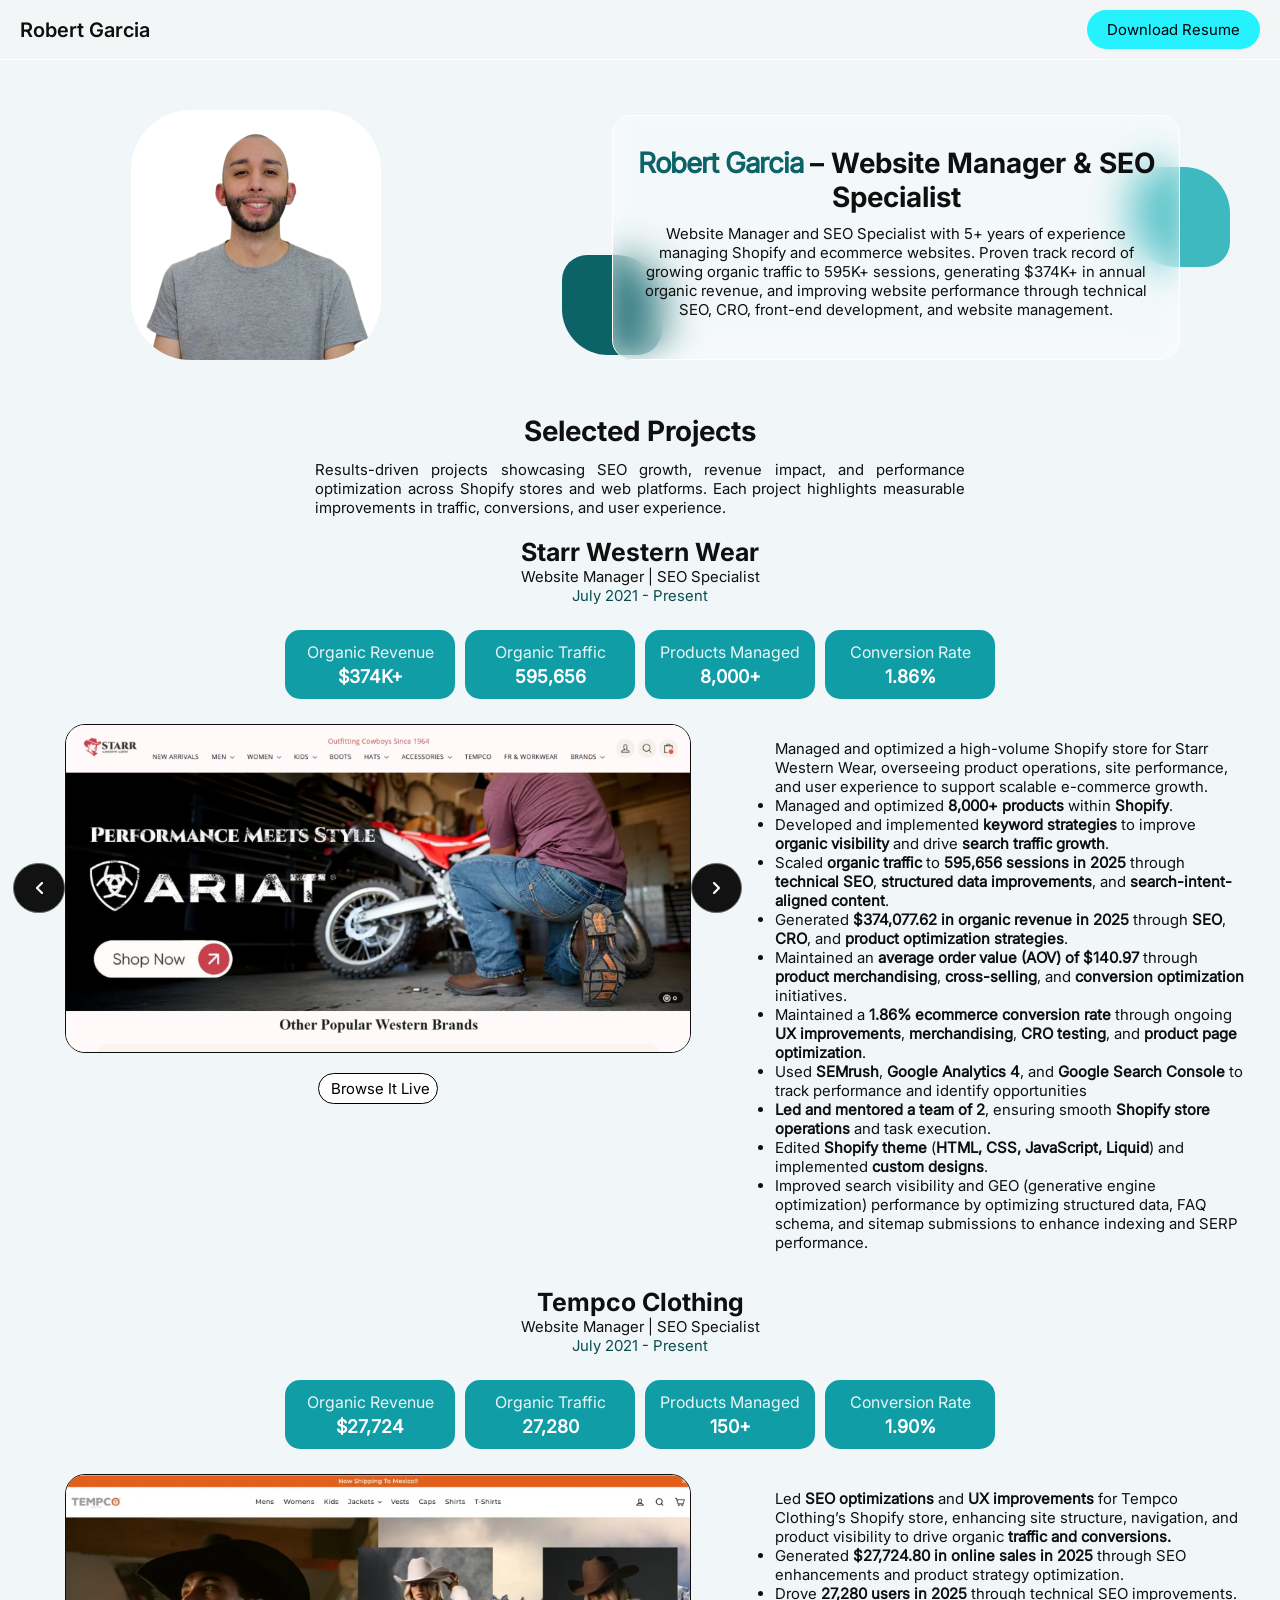
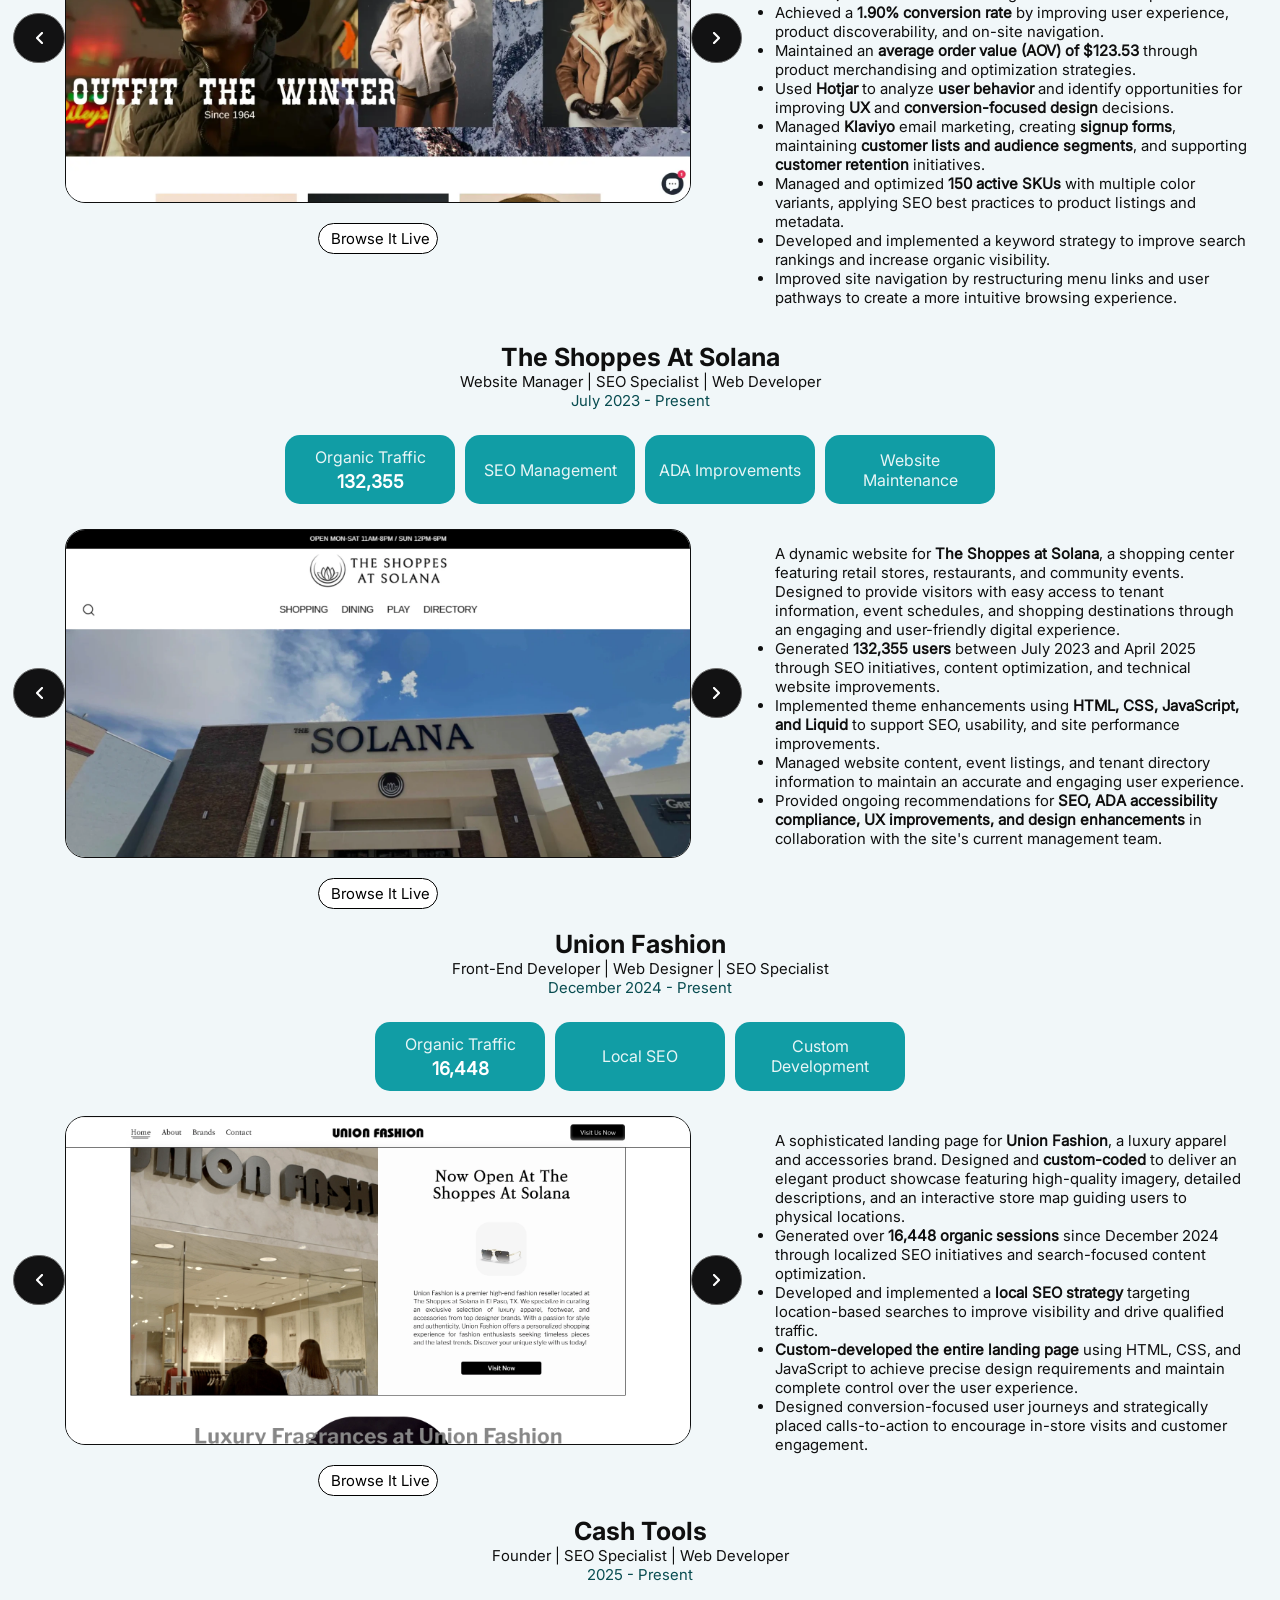
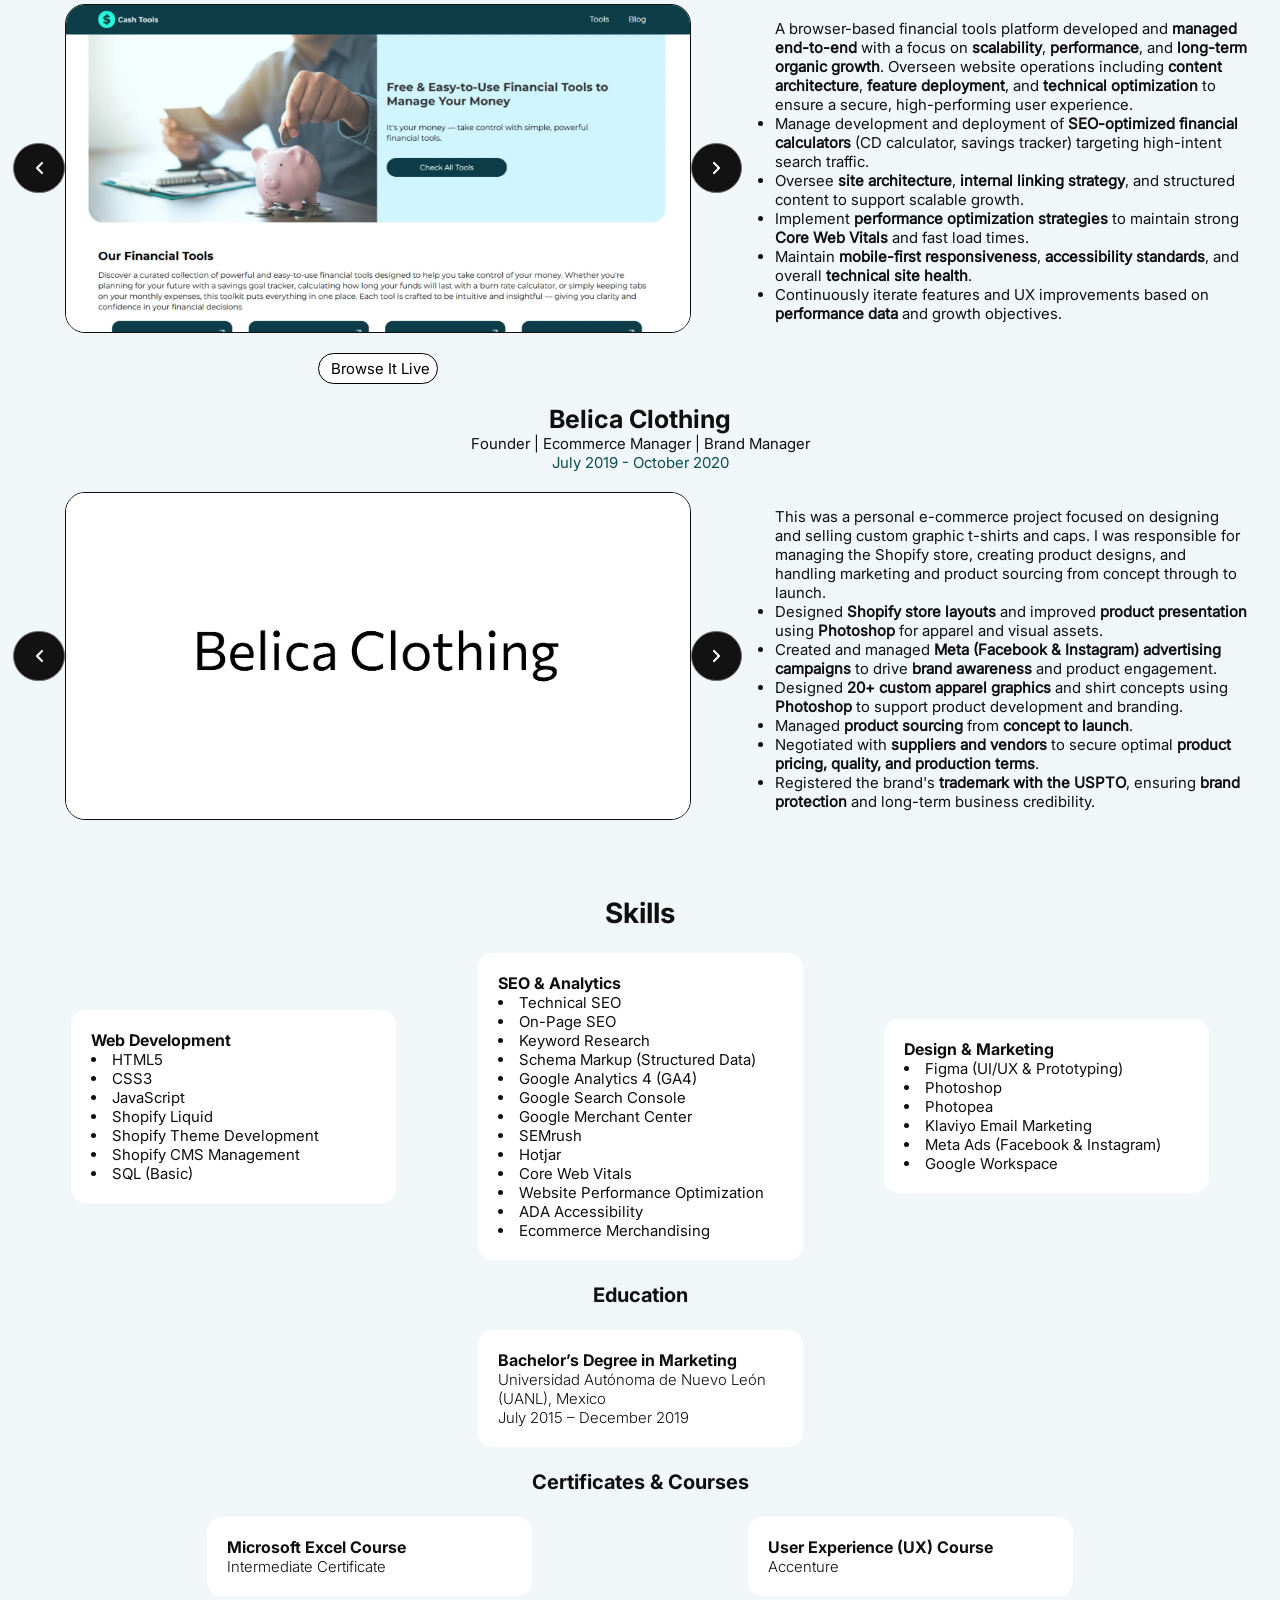
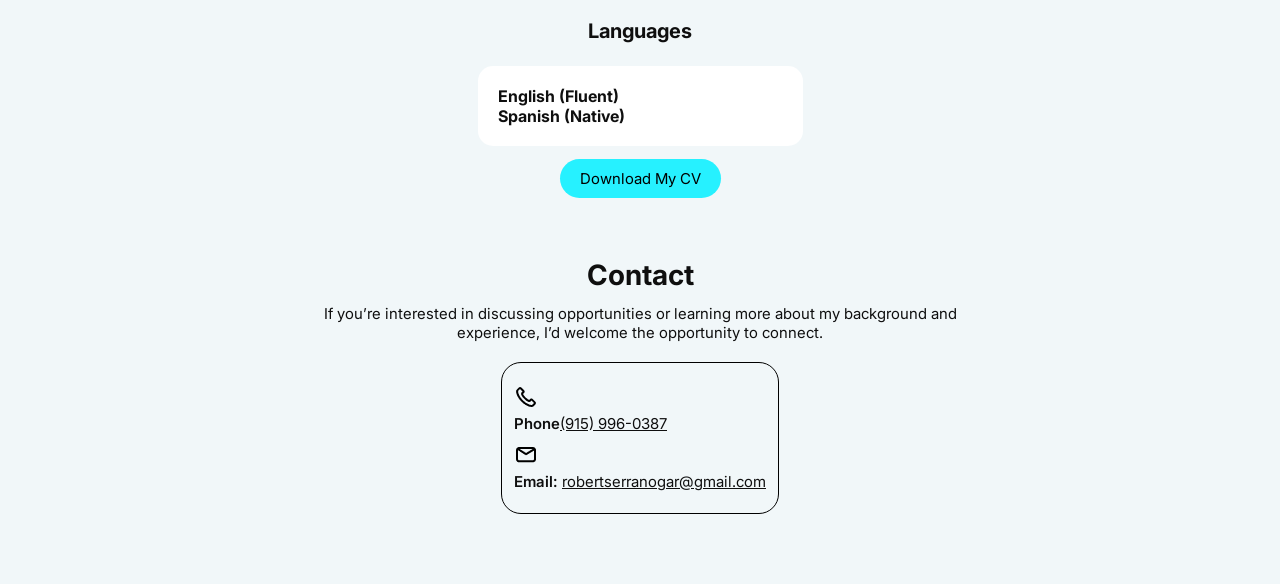
==== index.html @ dae45446 "Add files via upload" ====
<!DOCTYPE html>
<html lang="en">
    <head>
        <title>Robert Garcia | Website Manager & SEO Specialist</title>
        <meta charset="UTF-8">
        <meta name="viewport" content="width=device-width, initial-scale=1.0">
        <meta http-equiv="X-UA-Compatible" content="ie=edge">
        <meta name="description" content="Portfolio of Robert Garcia, a digital marketing 
        specialist with 4+ years of experience in SEO, Shopify website management, 
        and UI/UX design. See projects and measurable results.">
        <link rel="icon" href="img/robert-garcia-favicon.png" type="image/png">
        <link rel="stylesheet" href="index.css">
        <script src="index.js"></script>
        <!-- Hotjar Tracking Code for Site 5253677 (name missing) -->
        <script>
            (function(h,o,t,j,a,r){
                h.hj=h.hj||function(){(h.hj.q=h.hj.q||[]).push(arguments)};
                h._hjSettings={hjid:5253677,hjsv:6};
                a=o.getElementsByTagName('head')[0];
                r=o.createElement('script');r.async=1;
                r.src=t+h._hjSettings.hjid+j+h._hjSettings.hjsv;
                a.appendChild(r);
            })(window,document,'https://static.hotjar.com/c/hotjar-','.js?sv=');
        </script>
    </head>
    <body>
        <!-- old nav -->
        <!-- <nav>
            <div class="desktop-nav-wrap">
                <div class="logo-wrap">
                    <a href="index.html"><p>Robert Garcia</p></a>
                </div>
                <ul class="main-desktop-nav">
                    <li><a href="seo.html">SEO</a></li>
                    <li><a href="shopify.html">Website Management</a></li>
                    <li><a href="ui-ux.html">UI/UX</a></li>
                </ul>
                <ul>
                    <a href="contact.html"><li class="contact-button">Contact Me</li></a>
                </ul>
            </div>
            <div class="mobile-nav-wrap">
                <div class="mobile-nav-top">
                    <div class="mobile-logo-wrap">
                        <a href="index.html"><p>Robert Garcia</p></a>
                    </div>
                    <div class="mobile-controls">
                        <img class="menu" src="img/menu-icon.png" alt="Menu Icon">
                        <img class="x" src="img/x-icon.png" alt="Close Icon">
                    </div>
                </div>
                <div class="mobile-nav-bottom">
                    <ul class="main-desktop-nav">
                        <li><a href="seo.html">SEO</a></li>
                        <li><a href="shopify.html">Website Management</a></li>
                        <li><a href="ui-ux.html">UI/UX</a></li>
                    </ul>
                    <ul>
                        <a href="contact.html"><li class="contact-button">Contact Me</li></a>
                    </ul>
                </div>
            </div>
        </nav> -->
        <nav>
            <div class="desktop-nav-wrap">
                <div class="logo-wrap">
                    <!-- <a href="index.html"><img src="img/logo.png" alt="logo"></a> -->
                    <a href="index.html"><p>Robert Garcia</p></a>
                </div>
                <ul>
                    <a href="robert-garcia-resume-2026.pdf" target="_blank"><li class="contact-button">Download Resume</li></a>
                </ul>
            </div>
            
        </nav>
        <section class="hero-wrap">
            <div class="hero-left">
                <img src="img/new-profile-picture-2026.jpg" alt="Robert Garcia portrait">
            </div>
            <div class="hero-right">
                <div class="ball-1">
                    <!-- <img src="img/blue.png" alt="blue"> -->
                    <div></div>
                </div>
                <div class="hero-card">
                    <h1><span class="gradient">Robert Garcia</span> – Website Manager & SEO Specialist</h1>
                    <p>
                        Website Manager and SEO Specialist with 5+ years of 
                        experience managing Shopify and ecommerce websites.
                         Proven track record of growing organic traffic to 
                         595K+ sessions, generating $374K+ in annual organic
                          revenue, and improving website performance through
                           technical SEO, CRO, front-end development, and 
                           website management.
                    </p>
                </div>
                <div class="ball-2">
                    <!-- <img src="img/red.png" alt="red"> -->
                    <div></div>
                </div>
            </div>
        </section>
         
        <section class="projects-wrap" id="projects">
            <div class="projects-title">
                <h2>Selected Projects</h2>
                <p>
                    Results-driven projects showcasing 
                    SEO growth, revenue impact, and 
                    performance optimization across 
                    Shopify stores and web platforms.
                     Each project highlights measurable
                      improvements in traffic, conversions, 
                      and user experience.
                </p>
            </div>
            <div class="project-grid">
                
                <div class="project-wrap">
                    <div class="project-title">
                        <h2>Starr Western Wear</h2>
                        <p>Website Manager | SEO Specialist</p>
                        <p class="date">July 2021 - Present</p>
                    </div>
                    <div class="highlights-wrap">
                        <div class="highlight">
                            <span>Organic Revenue</span>
                            <strong>$374K+</strong>
                        </div>

                        <div class="highlight">
                            <span>Organic Traffic</span>
                            <strong>595,656</strong>
                        </div>

                        <div class="highlight">
                            <span>Products Managed</span>
                            <strong>8,000+</strong>
                        </div>

                        <div class="highlight">
                            <span>Conversion Rate</span>
                            <strong>1.86%</strong>
                        </div>
                    </div>
                    <div class="project-brief">
                        
                        <div class="project-right">
                            <div class="project-top">
                                <div class="arrow" id="prev-arrow"><img src="img/arrow-left.svg" alt="Previous project"></div>
                                <div class="project-img">
                                    <div class="slider">
                                        <img src="img/sww/sww-1.webp" alt="Starr western wear homepage banner">
                                        <img src="img/sww/sww-5.webp" alt="Starr western wear logo list">
                                        <img src="img/sww/sww-4.webp" alt="Starr western wear categories list">
                                        <img src="img/sww/sww-6.webp" alt="Starr western wear product page">
                                        <img src="img/sww/sww-7.webp" alt="Starr western wear custom locations list">
                                        <img src="img/sww/sww-8.webp" alt="Starr western wear footer">
                                    </div>
                                    
                                </div>
                                <div class="arrow" id="next-arrow"><img src="img/arrow-right.svg" alt="Next project"></div>
                            </div>
                            <div class="project-links">
                                <div class="project-buttons">
                                    <a target="_blank" href="https://starrwesternwear.com/" class="project-button-wrap">
                                        
                                        <div>Browse It Live</div>
                                    </a>
                                    
                                </div>
                            </div>
                        </div>
                        <div class="project-left">
                            <div class="project-left-wrap">
                                <div class="project-left-description">
                                    <p>
                                        Managed and optimized a high-volume Shopify store for Starr Western Wear, 
                                        overseeing product operations, site performance, and user experience 
                                        to support scalable e-commerce growth.
                                    </p>
                                    <ul>
                                        <li>Managed and optimized <strong>8,000+ products</strong> within <strong>Shopify</strong>.</li>
                                        <li>Developed and implemented <strong>keyword strategies</strong> to improve <strong>organic visibility</strong> and drive <strong>search traffic growth</strong>.</li>
                                        <li>Scaled <strong>organic traffic</strong> to <strong>595,656 sessions in 2025</strong> through <strong>technical SEO</strong>, <strong>structured data improvements</strong>, and <strong>search-intent-aligned content</strong>.</li>
                                        <li>Generated <strong>$374,077.62 in organic revenue in 2025</strong> through <strong>SEO</strong>, <strong>CRO</strong>, and <strong>product optimization strategies</strong>.</li>
                                        <li>Maintained an <strong>average order value (AOV) of $140.97</strong> through <strong>product merchandising</strong>, <strong>cross-selling</strong>, and <strong>conversion optimization</strong> initiatives.</li>
                                        <li>Maintained a <strong>1.86% ecommerce conversion rate</strong> through ongoing <strong>UX improvements</strong>, <strong>merchandising</strong>, <strong>CRO testing</strong>, and <strong>product page optimization</strong>.</li>
                                        <li>Used <strong>SEMrush</strong>, <strong>Google Analytics 4</strong>, and <strong>Google Search Console</strong> to track performance and identify opportunities</li>
                                        <!-- <li>Used <strong>Hotjar</strong> to analyze <strong>user behavior</strong> and identify opportunities for improving <strong>UX</strong> and <strong>conversion-focused design</strong> decisions.</li> -->
                                        <!-- <li>Managed <strong>Klaviyo</strong> email marketing, creating <strong>signup forms</strong>, maintaining <strong>customer lists and audience segments</strong>, and supporting <strong>customer retention</strong> initiatives.</li> -->
                                        <li><strong>Led and mentored a team of 2</strong>, ensuring smooth <strong>Shopify store operations</strong> and task execution.</li>
                                        <!-- <li>Created and optimized <strong>UI visuals</strong> and <strong>product imagery</strong> using <strong>Photoshop</strong> and <strong>Photopea</strong> to improve storefront presentation and engagement.</li> -->
                                        <li>Edited <strong>Shopify theme</strong> (<strong>HTML, CSS, JavaScript, Liquid</strong>) and implemented <strong>custom designs</strong>.</li>
                                        <!-- <li>Led <strong>third-party integrations</strong> (<strong>TikTok Shop</strong>, apps) and <strong>technical domain updates</strong>.</li> -->
                                        <li>Improved search visibility and GEO (generative engine optimization) performance by optimizing structured data, FAQ schema, and sitemap submissions to enhance indexing and SERP performance.</li>
                                        <!-- <li>Conducted <strong>ADA accessibility updates</strong> and resolved <strong>product schema issues</strong> for <strong>SEO</strong>.</li> -->
                                    </ul>
                                </div>

                            </div>
                            
                        </div>
                    </div>
                </div>


                <div class="project-wrap">
                    <div class="project-title">
                        <h2>Tempco Clothing</h2>
                        <p>Website Manager | SEO Specialist</p>
                        <p class="date">July 2021 - Present</p>
                        
                    </div>
                    <div class="highlights-wrap">
                        <div class="highlight">
                            <span>Organic Revenue</span>
                            <strong>$27,724</strong>
                        </div>

                        <div class="highlight">
                            <span>Organic Traffic</span>
                            <strong>27,280</strong>
                        </div>

                        <div class="highlight">
                            <span>Products Managed</span>
                            <strong>150+</strong>
                        </div>

                        <div class="highlight">
                            <span>Conversion Rate</span>
                            <strong>1.90%</strong>
                        </div>
                    </div>
                    <div class="project-brief">
                        
                        <div class="project-right">
                            <div class="project-top">
                                <div class="arrow" id="prev-arrow"><img src="img/arrow-left.svg" alt="Previous project"></div>
                                <div class="project-img">
                                    <div class="slider">
                                        <img src="img/tempco/tempco-1.webp" alt="tempco homepage banner">
                                        <img src="img/tempco/tempco-2.webp" alt="tempco homepage categories">
                                        <img src="img/tempco/tempco-3.webp" alt="tempco product page">
                                        <img src="img/tempco/tempco-4.webp" alt="tempco product reviews">
                                    </div>
                                    
                                </div>
                                <div class="arrow" id="next-arrow"><img src="img/arrow-right.svg" alt="Next project"></div>
                            </div>
                            <div class="project-links">
                                <div class="project-buttons">
                                    <a target="_blank" href="https://tempcoclothing.com/" class="project-button-wrap">
                                        
                                        <div>Browse It Live</div>
                                    </a>
                                    
                                </div>
                            </div>
                        </div>
                        <div class="project-left">
                            <div class="project-left-wrap">
                                <div class="project-left-description">
                                    <p>
                                        Led <strong>SEO optimizations</strong> and <strong>UX improvements</strong> for 
                                        Tempco Clothing’s Shopify store, enhancing 
                                        site structure, navigation, and product 
                                        visibility to drive organic <strong>traffic and conversions.</strong>
                                    </p>
                                    <ul>
                                        <!-- add sales, aov, traffic and conversion rate -->
                                        <li>Generated <strong>$27,724.80 in online sales in 2025</strong> through SEO enhancements and product strategy optimization.</li>
                                        <li>Drove <strong>27,280 users in 2025</strong> through technical SEO improvements.</li>
                                        <li>Achieved a <strong>1.90% conversion rate</strong> by improving user experience, product discoverability, and on-site navigation.</li>
                                        <li>Maintained an <strong>average order value (AOV) of $123.53</strong> through product merchandising and optimization strategies.</li>
                                        <li>Used <strong>Hotjar</strong> to analyze <strong>user behavior</strong> and identify opportunities for improving <strong>UX</strong> and <strong>conversion-focused design</strong> decisions.</li>
                                        <li>Managed <strong>Klaviyo</strong> email marketing, creating <strong>signup forms</strong>, maintaining <strong>customer lists and audience segments</strong>, and supporting <strong>customer retention</strong> initiatives.</li>
                                        <li>Managed and optimized <strong>150 active SKUs</strong> with multiple color variants, applying SEO best practices to product listings and metadata.</li>
                                        <li>Developed and implemented a keyword strategy to improve search rankings and increase organic visibility.</li>
                                        <li>Improved site navigation by restructuring menu links and user pathways to create a more intuitive browsing experience.</li>
                                    </ul>
                                          
                                </div>
                            </div>
                            
                        </div>
                    </div>
                </div>


                <div class="project-wrap">
                    <div class="project-title">
                        <h2>The Shoppes At Solana</h2>
                        <p>Website Manager | SEO Specialist | Web Developer</p>
                        <p class="date">July 2023 - Present</p>
                    </div>
                    <div class="highlights-wrap">
                        <div class="highlight">
                            <span>Organic Traffic</span>
                            <strong>132,355</strong>
                        </div>
                        <div class="highlight">
                            <span>SEO Management</span>
                        </div>
                        <div class="highlight">
                            <span>ADA Improvements</span>
                        </div>
                        <div class="highlight">
                            <span>Website Maintenance</span>
                        </div>
                    </div>
                    <div class="project-brief">
                        
                        <div class="project-right">
                            <div class="project-top">
                                <div class="arrow" id="prev-arrow"><img src="img/arrow-left.svg" alt="Previous project"></div>
                                <div class="project-img">
                                    <div class="slider">
                                        <img src="img/the-shoppes-at-solana/the-shoppes-at-solana-1.webp" alt="the shoppes at solana website">
                                        <img src="img/the-shoppes-at-solana/the-shoppes-at-solana-2.webp" alt="the shoppes at solana categories">
                                        <img src="img/the-shoppes-at-solana/the-shoppes-at-solana-3.webp" alt="the shoppes at solana events">
                                        <img src="img/the-shoppes-at-solana/the-shoppes-at-solana-4.webp" alt="the shoppes at solana footer">
                                        <img src="img/the-shoppes-at-solana/the-shoppes-at-solana-8.webp" alt="the shoppes at solana shopping section">
                                        <img src="img/the-shoppes-at-solana/the-shoppes-at-solana-9.webp" alt="the shoppes at solana shopping section">
                                    </div>
                                    
                                </div>
                                <div class="arrow" id="next-arrow"><img src="img/arrow-right.svg" alt="Next project"></div>
                            </div>
                            <div class="project-links">
                                <div class="project-buttons">
                                    <a target="_blank" href="https://www.theshoppesatsolana.com/" class="project-button-wrap">
                                        
                                        <div>Browse It Live</div>
                                    </a>
                                    
                                </div>
                            </div>
                        </div>
                        <div class="project-left">
                            <div class="project-left-wrap">
                                <div class="project-left-description">
                                    <p>
                                        A dynamic website for <strong>The Shoppes 
                                            at Solana</strong>, a shopping center 
                                            featuring retail stores, restaurants,
                                             and community events. Designed to 
                                             provide visitors with easy access 
                                             to tenant information, event schedules, 
                                             and shopping destinations through an 
                                             engaging and user-friendly digital experience.
                                    </p>
                                    <ul>
                                        <li>Generated <strong>132,355 users</strong> between July 2023 and April 2025 through SEO initiatives, content optimization, and technical website improvements.</li>
                                        <li>Implemented theme enhancements using <strong>HTML, CSS, JavaScript, and Liquid</strong> to support SEO, usability, and site performance improvements.</li>
                                        <li>Managed website content, event listings, and tenant directory information to maintain an accurate and engaging user experience.</li>
                                        <li>Provided ongoing recommendations for <strong>SEO, ADA accessibility compliance, UX improvements, and design enhancements</strong> in collaboration with the site's current management team.</li>
                                    </ul>
                                </div>
                            </div>
                            
                        </div>
                    </div>
                </div>


                <div class="project-wrap">
                    <div class="project-title">
                        <h2>Union Fashion</h2>
                        <p>Front-End Developer | Web Designer | SEO Specialist</p>
                        <p class="date">December 2024 - Present</p>
                    </div>
                    <div class="highlights-wrap">
                        <div class="highlight">
                            <span>Organic Traffic</span>
                            <strong>16,448</strong>
                        </div>
                        <div class="highlight">
                            <span>Local SEO</span>
                        </div>
                        <div class="highlight">
                            <span>Custom Development</span>
                        </div>
                    </div>
                    <div class="project-brief">
                        
                        <div class="project-right">
                            <div class="project-top">
                                <div class="arrow" id="prev-arrow"><img src="img/arrow-left.svg" alt="Previous project"></div>
                                <div class="project-img">
                                    <div class="slider">
                                    
                                        <img src="img/union/union-fash-1.webp" alt="union fashion landing page 1">
                                        <img src="img/union/union-fash-2.webp" alt="union fashion landing page 2">
                                        <img src="img/union/union-fash-3.webp" alt="union fashion landing page 3">
                                        <img src="img/union/union-fash-4.webp" alt="union fashion landing page 4">
                                        <img src="img/union/union-fash-5.webp" alt="union fashion landing page 5">
                                        <img src="img/union/union-fash-6.webp" alt="union fashion landing page 6">
                                        <img src="img/union/union-fash-7.webp" alt="union fashion landing page 7">
                                        <img src="img/union/union-fash-8.webp" alt="union fashion landing page 8">
                                    </div>
                                    
                                </div>
                                <div class="arrow" id="next-arrow"><img src="img/arrow-right.svg" alt="Next project"></div>
                            </div>
                            <div class="project-links">
                               
                                <div class="project-buttons">
                                    <a target="_blank" href="https://www.figma.com/proto/Rn6gjT9ud9d6goE08awlv8/Union-Fashion?node-id=1-2&amp;t=2shPY1wtWo0Nkj4w-0&amp;scaling=min-zoom&amp;content-scaling=fixed&amp;page-id=0%3A1&amp;hide-ui=1" class="project-button-wrap">
                                        <!-- <img src="img/phone.png" alt="Phone-icon"> -->
                                        <div>Browse It Live</div>
                                    </a>
                                </div>
                            </div>
                        </div>
                        <div class="project-left">
                            <div class="project-left-wrap">
                               
                                <div class="project-left-description">
                                    <p>
                                        A sophisticated landing page for <strong>Union Fashion</strong>, 
                                        a luxury apparel and accessories brand. Designed and 
                                        <strong>custom-coded</strong> to deliver an elegant product showcase 
                                        featuring high-quality imagery, detailed descriptions, 
                                        and an interactive store map guiding users to physical locations. 
                                    </p>
                                    <ul>
                                        <li>Generated over <strong>16,448 organic sessions</strong> since December 2024 through localized SEO initiatives and search-focused content optimization.</li>
                                        <li>Developed and implemented a <strong>local SEO strategy</strong> targeting location-based searches to improve visibility and drive qualified traffic.</li>
                                        <li><strong>Custom-developed the entire landing page</strong> using HTML, CSS, and JavaScript to achieve precise design requirements and maintain complete control over the user experience.</li>
                                        <li>Designed conversion-focused user journeys and strategically placed calls-to-action to encourage in-store visits and customer engagement.</li>
                                    </ul>
                                </div>

                            </div>
                            
                        </div>
                    </div>
                </div>



                <div class="project-wrap">
                    <div class="project-title">
                        <h2>Cash Tools</h2>
                        <p>Founder | SEO Specialist | Web Developer</p>
                        <p class="date">2025 - Present</p>
                    </div>
                    <div class="project-brief">
                        
                        <div class="project-right">
                            <div class="project-top">
                                <div class="arrow" id="prev-arrow"><img src="img/arrow-left.svg" alt="Previous project"></div>
                                <div class="project-img">
                                    <div class="slider">
                                        <img src="img/cash-tools/cash-tools-1.webp" alt="Cash Tools landing page">
                                        <img src="img/cash-tools/cash-tools-2.webp" alt="Cash Tools finance categories">
                                        <img src="img/cash-tools/cash-tools-3.webp" alt="Cash Tools benefits">
                                        <img src="img/cash-tools/cash-tools-4.webp" alt="Cash Tools reason to use tools">
                                        <img src="img/cash-tools/cash-tools-5.webp" alt="Cash Tools faw section">
                                        <img src="img/cash-tools/cash-tools-6.webp" alt="Cash Tools cd calculator page">

                                    </div>
                                    
                                </div>
                                <div class="arrow" id="next-arrow"><img src="img/arrow-right.svg" alt="Next project"></div>
                            </div>
                            <div class="project-links">
                                <div class="project-buttons">
                                    <a target="_blank" href="https://www.cashtools.org/" class="project-button-wrap">
                                        
                                        <div>Browse It Live</div>
                                    </a>
                                    
                                </div>
                            </div>
                        </div>
                        <div class="project-left">
                            <div class="project-left-wrap">
                                <div class="project-left-description">
                                    <p>
                                        A browser-based financial tools platform developed and <strong>managed end-to-end</strong> 
                                        with a focus on <strong>scalability</strong>, <strong>performance</strong>, and 
                                        <strong>long-term organic growth</strong>. 
                                        Overseen website operations including <strong>content architecture</strong>, 
                                        <strong>feature deployment</strong>, and <strong>technical optimization</strong> 
                                        to ensure a secure, high-performing user experience.
                                    </p>
                                    <ul>
                                        <li>Manage development and deployment of <strong>SEO-optimized financial calculators</strong> (CD calculator, savings tracker) targeting high-intent search traffic.</li>
                                        <li>Oversee <strong>site architecture</strong>, <strong>internal linking strategy</strong>, and structured content to support scalable growth.</li>
                                        <li>Implement <strong>performance optimization strategies</strong> to maintain strong <strong>Core Web Vitals</strong> and fast load times.</li>
                                        <li>Maintain <strong>mobile-first responsiveness</strong>, <strong>accessibility standards</strong>, and overall <strong>technical site health</strong>.</li>
                                        <li>Continuously iterate features and UX improvements based on <strong>performance data</strong> and growth objectives.</li>
                                    </ul>
                                </div>

                            </div>
                            
                        </div>
                    </div>
                </div>


                <div class="project-wrap">
                    <div class="project-title">
                        <h2>Belica Clothing</h2>
                        <p>Founder | Ecommerce Manager | Brand Manager</p>
                        <p class="date">July 2019 - October 2020</p>
                    </div>
                    <div class="project-brief">
                        
                        <div class="project-right">
                            <div class="project-top">
                                <div class="arrow" id="prev-arrow"><img src="img/arrow-left.svg" alt="Previous project"></div>
                                <div class="project-img">
                                    <div class="slider">
                                        <img src="img/b-clothing/belica.webp" alt="the shoppes at solana website">
                                        
                                    </div>
                                    
                                </div>
                                <div class="arrow" id="next-arrow"><img src="img/arrow-right.svg" alt="Next project"></div>
                            </div>
                            <!-- <div class="project-links">
                                <div class="proto-title">
                                    <p>Browse It Live</p>
                                </div>
                                <div class="project-buttons">
                                    <a target="_blank" href="https://www.theshoppesatsolana.com/" class="project-button-wrap">
                                        
                                        <div>Click Here</div>
                                    </a>
                                    
                                </div>
                            </div> -->
                        </div>
                        <div class="project-left">
                            <div class="project-left-wrap">
                                <div class="project-left-description">
                                    <p>
                                         This was a personal e-commerce project 
                                         focused on designing and selling custom 
                                         graphic t-shirts and caps. I was 
                                         responsible for managing the Shopify
                                          store, creating product designs, and 
                                          handling marketing and product sourcing
                                           from concept through to launch.
                                    </p>
                                    <ul>
                                        <li>Designed <strong>Shopify store layouts</strong> and improved <strong>product presentation</strong> using <strong>Photoshop</strong> for apparel and visual assets.</li>
                                        <li>Created and managed <strong>Meta (Facebook & Instagram) advertising campaigns</strong> to drive <strong>brand awareness</strong> and product engagement.</li>
                                        <li>Designed <strong>20+ custom apparel graphics</strong> and shirt concepts using <strong>Photoshop</strong> to support product development and branding.</li>
                                        <li>Managed <strong>product sourcing</strong> from <strong>concept to launch</strong>.</li>
                                        <li>Negotiated with <strong>suppliers and vendors</strong> to secure optimal <strong>product pricing, quality, and production terms</strong>.</li>
                                        <li>Registered the brand's <strong>trademark with the USPTO</strong>, ensuring <strong>brand protection</strong> and long-term business credibility.</li>
                                    </ul>
                                </div>
                            </div>
                            
                        </div>
                    </div>
                </div>


            </div>
        </section>


        <section class="cv-skills-wrap">
            <div class="cv-skills-wrap-title">
                <h2>Skills</h2>
                
            </div>
            <div class="cv-description-wrap">
                <div class="experience">
                    <div class="experience-title">
                        
                    </div>
                    <div class="experience-wrap">
                        <div class="experience-block">
                            <h3>Web Development</h3>
                            <ul>
                                <li>HTML5</li>
                                <li>CSS3</li>
                                <li>JavaScript</li>
                                <li>Shopify Liquid</li>
                                <li>Shopify Theme Development</li>
                                <li>Shopify CMS Management</li>
                                <li>SQL (Basic)</li>
                            </ul>
                        </div>

                        <div class="experience-block">
                            <h3>SEO & Analytics</h3>
                            <ul>
                                <li>Technical SEO</li>
                                <li>On-Page SEO</li>
                                <li>Keyword Research</li>
                                <li>Schema Markup (Structured Data)</li>
                                <li>Google Analytics 4 (GA4)</li>
                                <li>Google Search Console</li>
                                <li>Google Merchant Center</li>
                                <li>SEMrush</li>
                                <li>Hotjar</li>
                                <li>Core Web Vitals</li>
                                <li>Website Performance Optimization</li>
                                <li>ADA Accessibility</li>
                                <li>Ecommerce Merchandising</li>
                            </ul>
                        </div>

                        <div class="experience-block">
                            <h3>Design & Marketing</h3>
                            <ul>
                                <li>Figma (UI/UX & Prototyping)</li>
                                <li>Photoshop</li>
                                <li>Photopea</li>
                                <li>Klaviyo Email Marketing</li>
                                <li>Meta Ads (Facebook & Instagram)</li>
                                <li>Google Workspace</li>
                            </ul>
                        </div>
                    </div>
                </div>

                <div class="experience">
                    <div class="experience-title">
                        <h2>Education</h2>
                    </div>
                    <div class="experience-wrap">
                        <div class="experience-block">
                            <h3>Bachelor’s Degree in Marketing</h3>
                            <p>Universidad Autónoma de Nuevo León (UANL), Mexico</p>
                            <p>July 2015 – December 2019</p>
                        </div>
                    </div>
                </div>

                <div class="experience">
                    <div class="experience-title">
                        <h2>Certificates &amp; Courses</h2>
                    </div>
                    <div class="experience-wrap">
                        <div class="experience-block">
                            <h3>Microsoft Excel Course</h3>
                            <p>Intermediate Certificate</p>
                        </div>
                        <div class="experience-block">
                            <h3>User Experience (UX) Course</h3>
                            <p>Accenture</p>
                        </div>
                    </div>
                </div>

                <div class="experience">
                    <div class="experience-title">
                        <h2>Languages</h2>
                    </div>
                    <div class="experience-wrap">
                        <div class="experience-block">
                            <h3>English (Fluent)</h3>
                            <h3>Spanish (Native)</h3>
                        </div>
                    </div>
                </div>
            </div>
            <div class="cv-button">
                <a href="robert-garcia-resume-2026.pdf" target="_blank">Download My CV</a>
            </div>
        </section>

        <section class="contact-wrap">
            <div class="contact-top">
                <h2>Contact</h2>
                <p>If you’re interested in discussing opportunities or
                     learning more about my background and experience, I’d 
                     welcome the opportunity to connect.</p>
            </div>
            <div class="contact-card">
                <div class="contact-block">
                    <div class="icon-wrap">
                        <img src="img/phone-icon.svg" alt="">
                    </div>
                    <div class="contact-text-block">
                        <p><span class="semibold">Phone</span><a href="tel:+19159960387">(915) 996-0387</a></p>
                    </div>
                </div>
                <div class="contact-block">
                    <div class="icon-wrap">
                        <img src="img/mail-icon.svg" alt="">
                    </div>
                    <div class="contact-text-block">
                        <p><span class="semibold">Email: </span><a href="mailto:robertserranogar@gmail.com">robertserranogar@gmail.com</a></p>
                    </div>
                </div>
            </div>
        </section>
        
    </body>
</html>
---- index.css ----
@font-face {
    font-family: headers;
    src: url(fonts/Inter/static/Inter_18pt-Bold.ttf);
}

@font-face {
    font-family: paragraphs;
    src: url(fonts/Inter/static/Inter_18pt-Regular.ttf);
}

@font-face {
    font-family: semibold;
    src: url(fonts/Inter/static/Inter_18pt-SemiBold.ttf);
}

@font-face {
    font-family: years;
    src: url(fonts/Inter/static/Inter_18pt-Light.ttf);
}

* {
    margin: 0px;
    box-sizing: border-box;
}

body {
    background-color: #f5f5f5;
    background-color: #f1f7f9;
    color: #0F0F0F;
    text-align: center;
    width: 100%;
    display: flex;
    flex-direction: column;
    align-items: center;
}

div {
    /* border: 1px solid rebeccapurple; */
}

h3, h2, h1 {
    font-family: headers;
}

h2, h1 {
    font-size: 28px;
}

p, a, li {
    font-family: paragraphs;
    font-size: 15px;
}

ul, li {
    /* list-style: none; */
    margin: 0px;
    padding: 0px;
}

a {
    text-decoration: none;
}

.semibold {
    font-family: semibold;
}

section {
    /* max-width: 1024px; */
    /* width: 1024px; */
}

/* nav */
.mobile-nav-wrap {
    display: none;
}


nav {
    width: 100%;
    width: 1440px;
    color: #0F0F0F;
    background-color: #f3f3f39a;
    backdrop-filter: blur(18px);
    position: sticky;
    top: 0px;
    border-bottom: 1px solid white;
    z-index: 20;
}

.desktop-nav-wrap {
    width: 100%;
    display: flex;
    justify-content: space-between;
    align-items: center;
    padding: 10px 20px;
}

.logo-wrap {
    display: flex;
    align-items: center;
}

.logo-wrap img {
    width: 60px;
}

.logo-wrap a {
    color: #0F0F0F;
    font-family: semibold;
}

.logo-wrap p {
    color: #0F0F0F;
    font-family: semibold;
    font-size: 20px;
}

.contact-button {
    color: black;
    background-color: #26F1FF;
    border-radius: 50px;
    padding: 10px 20px;
    font-size: 15px;
    list-style: none;
}

.contact-button a {
    color: black;
    background-color: #26F1FF;
    border-radius: 50px;
    padding: 10px;
    font-size: 15px;
    transition: 0.3s;
}

.contact-button:hover {
    background-color: #23dae7;
}

.main-desktop-nav {
    display: flex;
    list-style: none;
}

.main-desktop-nav li {
    margin: 0px 10px;
    color: #0F0F0F;
}

.main-desktop-nav li a {
    margin: 0px 10px;
    color: #0F0F0F;
    font-size: 18px;
}

.main-desktop-nav li a:hover {
    text-decoration: underline;
}

.mobile-controls {
    display: flex;
    align-items: center;
    justify-content: center;
    background-color: black;
    padding: 10px;
    border-radius: 40px;
    cursor: pointer;
}

/* hero */
.hero-card {
    box-shadow: 0px -6px 18px 1px rgba(255,255,255,0.43) inset;
-webkit-box-shadow: 0px -6px 18px 1px rgba(255,255,255,0.43) inset;
-moz-box-shadow: 0px -6px 18px 1px rgba(255,255,255,0.43) inset;
border: 1px solid white;
border-radius: 20px;
padding: 30px 20px;
display: flex;
flex-direction: column;
justify-content: space-between;
align-items: center;
backdrop-filter: blur(20px); /* Applies the blur effect */
  background-color: rgba(255, 255, 255, 0.2);
}

.hero-card p {
    margin: 10px 0px;
}

.hero-wrap {
    display: flex;
    width: 1440px;
    margin-top: 50px;
}

.hero-left {
    width: 40%;
}

.hero-right {
    width: 60%;
}

.hero-left img {
    width: 250px;
    border-radius: 60px;
}

.hero-right {
    display: flex;
    align-items: center;
    
}

.gradient {
    /* background: linear-gradient(90deg, rgba(54,198,244,1) 0%, rgba(135,254,201,1) 100%);
    -webkit-background-clip: text;
    -webkit-text-fill-color: transparent; */
    color: #0b6267;
    font-family: headers;
    font-family: paragraphs;
    letter-spacing: -1px;
}

.ball-1 div, .ball-2 div {
    border-radius: 25px 46px;
}

.ball-1 {
    /* position: relative; */
    left: 50px;
    top: 25%;
    z-index: -20;
}

.ball-1 div {
    position: relative;
    left: 50px;
    top: 68px;
    z-index: -20;
    height: 100px;
    width: 100px;
    background-color: #0b6267;
}

.ball-2 {
    /* position: relative; */
    left: -50px;
    top: 20%; 
    z-index: -20;  
}

.ball-2 div {
    position: relative;
    left: -50px;
    top: -20px;
    z-index: -20;
    height: 100px;
    width: 100px;
    background-color: #3eb9c0;
}


.hero-button {
    background: #0b6267;
    color: #ffffff;
    border-radius: 30px;
    width: fit-content;
    padding: 10px 20px;
    transition: 0.3s;
}

.hero-button:hover {
    background: rgb(230, 230, 230);
    background: #084c50;
}

/* highlights */
.highlights-wrap {
    font-family: paragraphs;
    display: flex;
    justify-content: center;
    flex-wrap: wrap;
    margin: 0px 0px 20px 0px;
}

.highlight {
    /* border: 1px solid#084c50; */
    margin: 5px;
    padding: 12px;
    background-color: #119da5;
    border-radius: 15px;
    color: white;
    width: 170px;
    display: flex;
    align-items: center;
    justify-content: center;
    flex-direction: column;
}

.highlight span {
    display: block;
    opacity: 0.9;
}

.highlight strong {
    display: block;
    font-size: 18px;
    font-weight: 700;
    margin-top: 4px;
}


/* projects */
.projects-wrap {
    margin-top: 50px;
    width: 1440px;
    list-style: none;
}

.project-wrap {
    /* padding: 20px; */
    margin: 20px 0px;
}

.project-title {
    text-align: center;
    margin-bottom: 20px;
}

.projects-title {
    display: flex;
    flex-direction: column;
    align-items: center;
}

.project-title h2 {
    font-size: 25px;
}
.projects-title p {
    margin-top: 12px;
    width: 650px;
    text-align: justify;
}
.project-brief {
    display: flex;
    justify-content: space-evenly;
    /* align-items: center; */
}

.project-left-wrap {
    margin: 15px 0px;
}

.project-left-title {
    display: flex;
    align-items: center;
    margin-bottom: 10px;
}

.figma-video {
    display: flex;
    justify-content: end;
    margin: 0px 20px;
}

.figma-video div {
    border: 1px solid white;
    color: white;
    padding: 10px 20px;
    border-radius: 50px;
    font-size: 13px;
}

.project-left-title img {
    width: 18px;
}
.project-left-title h3 {
    margin-left: 5px;
    font-size: 16px;
}
.project-left-description p, .project-left-description ul li {
    text-align: left;
    width: 100%;
}

.project-left-description ul {
}

.project-left {
    width: 40%;
    padding: 0px 20px;
}

.project-right {
    display: flex;
    flex-direction: column;
    align-items: center;
    width: 57%;
    max-width: 1200px;
}

.project-buttons {
    margin-top: 0px;
}

.project-links {
    margin-top: 20px;
}

.project-button-wrap {
    display: flex;
    align-items: center;
    justify-content: center;
    background-color: white;
    color: black;
    padding: 5px 0px;
    border-radius: 20px;
    width: 120px;
    margin: 0px 10px;
    transition: 0.3s;
    border: 1px solid black;
}

.project-button-wrap:hover {
    background-color: rgb(230, 230, 230);
}

.project-button-wrap img {
    width: 20px;
}

.project-buttons {
    display: flex;
}

.project-button-wrap div {
    margin-left: 5px;
}

.project-top {
    display: flex;
    align-items: center;
}

.project-img {
    overflow: hidden;
    width: 100%;
    position: relative;
    border-radius: 20px;
    border: 1px solid #0F0F0F;
}

.slider {
    display: flex;
    width: 100%; /* Adjust depending on the number of slides */
}

.slider img {
    flex-shrink: 0; /* Prevents images from shrinking */
    width: 100%; /* Ensures each image takes up the full width of the slider container */
}

.slider video {
    flex-shrink: 0; 
    width: 100%; 
    border-radius: 20px;
}

.arrow {
    cursor: pointer;
    display: flex;
    align-items: center;
    justify-content: center;
    width: 60px;
    height: 50px;
    background-color: #121213;
    border-radius: 50px;
    border: 1px solid rgb(111, 111, 111);
}

.experience {
    margin-top: 20px;
}

.experience-block {
    background-color: #ffffff;
    padding: 20px;
    border-radius: 15px;
    max-width: 400px;
    text-align: left;
    margin: 3px 10px;
    width: 325px;
}

.experience-block p {
    font-family: years;
}

.experience-block ul {
    list-style-type:disc;
    list-style-position: inside;
}

.experience-wrap {
    display: flex;
    justify-content: space-evenly;
    align-items: center;
    flex-wrap: wrap;
}

.experience-wrap h3 {
    font-size: 16px;
}

.cv-description-wrap h2 {
    font-size: 20px;
}

.cv-skills-wrap {
    width: 1440px;
    margin-top: 50px;
}

.cv-skills-wrap-title p {
    margin: 12px 0px 20px 0px;
}

.experience h2 {
    margin-bottom: 20px;
}

.cv-button {
    margin: 20px;
}

.cv-button a {
    background-color: #26F1FF;
    padding: 10px 20px;
    border-radius: 50px;
    color: black;
    transition: 0.3s;
}

.cv-button a:hover {
    background-color: rgb(230, 230, 230);
}

/* contact */
.contact-wrap {
    margin: 50px 0px;
    width: 1440px;
    display: flex;
    flex-direction: column;
    align-items: center;
}

.contact-top {
    display: flex;
    flex-direction: column;
    align-items: center;
}

.contact-top p {
    margin-top: 12px;
    width: 650px;
}

.contact-card {
    padding: 12px;
    border-radius: 20px;
    border: 1px solid black;
    margin: 20px 0px;
}

.contact-block {
    margin: 10px 0px;
}

.icon-wrap {
    display: flex;
    margin-bottom: 5px;
}

.contact-text-block p {
    text-align: left;
}

.contact-text-block a {
    color: #0F0F0F;
    text-decoration: underline;
}

.index-menu-wrap {
    display: flex;
    flex-wrap: wrap;
}

.index-menu-wrap a {
    color: white;
    margin: 10px;
}

.menu-block {
    background-color: #20262F;
    border-radius: 30px;
    padding: 20px;
    border: 1px solid #20262F;
}

.menu-block:hover {
    border: 1px solid white;
}

.date {
    color: #084c50;
}

@media (max-width: 1440px) {
    .hero-wrap, .projects-wrap, .cv-skills-wrap, .contact-wrap, nav {
        width: 100%;
    }


}

@media (max-width: 1170px) {
    .ball-1, .ball-2 {
        width: 30px;
    }

    .ball-1 div {
        position: relative;
        left: 0px;
        top: 68px;
        z-index: -20;
        height: 100px;
        width: 100px;
        background-color: #0b6267;
    }
    
    .hero-right {
        overflow: hidden;
    }
}

@media (max-width: 1024px) {
    .project-brief {
        flex-direction: column;
    }

    .project-left {
        width: 100%;
    }

    .project-right {
        width: 100%;
    }

    .project-top {
        width: 90%;
    }

    .hero-wrap {
        /* flex-direction: column; */
        align-items: center;
    }

    .ball-1 {
    /* position: relative; */
        left: 50px;
        top: 25%;
        z-index: -20;
    }

    .ball-1 div {
        position: relative;
        left: 0px;
        top: 68px;
        z-index: -20;
        height: 100px;
        width: 100px;
        background-color: #0b6267;
    }

    .ball-2 {
        /* position: relative; */
        left: -50px;
        top: 20%; 
        z-index: -20;  
    }

    .ball-2 div {
        position: relative;
        left: -50px;
        /* top: 20%; */
        z-index: -20;
        height: 100px;
        width: 100px;
        background-color: #3eb9c0;
    }

    .hero-right {
        width: 100%;
    }

    .hero-left {
        width: 60%;
    }

    .hero-wrap {
        margin-top: 20px;
    }

    .contact-wrap {
        margin-top: 20px;
    }

    .projects-wrap {
        margin-top: 20px;
    }

    .mobile-nav-wrap {
        display: flex;
    }

    .projects-title p {
        width: 90%;
    }

    .contact-top p {
        width: 90%;
    }

    .mobile-logo-wrap {
        width: 50px;
    }

    .mobile-logo-wrap img {
        width: 100%;
    }

    .mobile-logo-wrap a, .mobile-logo-wrap p {
        color: #0F0F0F;
        font-family: semibold;
    }

    .mobile-nav-wrap{
        display: flex;
        flex-direction: column;
        padding: 10px 20px;
    }

    .mobile-nav-top {
        display: flex;
        justify-content: space-between;
        align-items: center;
    }

    .mobile-nav-top a {
        display: flex;
    }

    .x {
        display: none;
    }

    .mobile-nav-bottom {
        display: none;
        margin-top: 10px;
        flex-direction: column;
    }

    .mobile-nav-bottom ul {
        display: flex;
        flex-direction: column;
        align-items: center;
    }

    .mobile-nav-bottom ul li {
        margin: 10px 0px;
    }

    .project-left-description {
        margin: 0px 25px;
    }
}

@media (max-width: 768px) {
    .hero-left img {
        width: 200px;
    }

    .hero-left {
        width: 60%;
    }
}

@media (max-width: 600px) {
    .hero-wrap {
        flex-direction: column;
    }
}
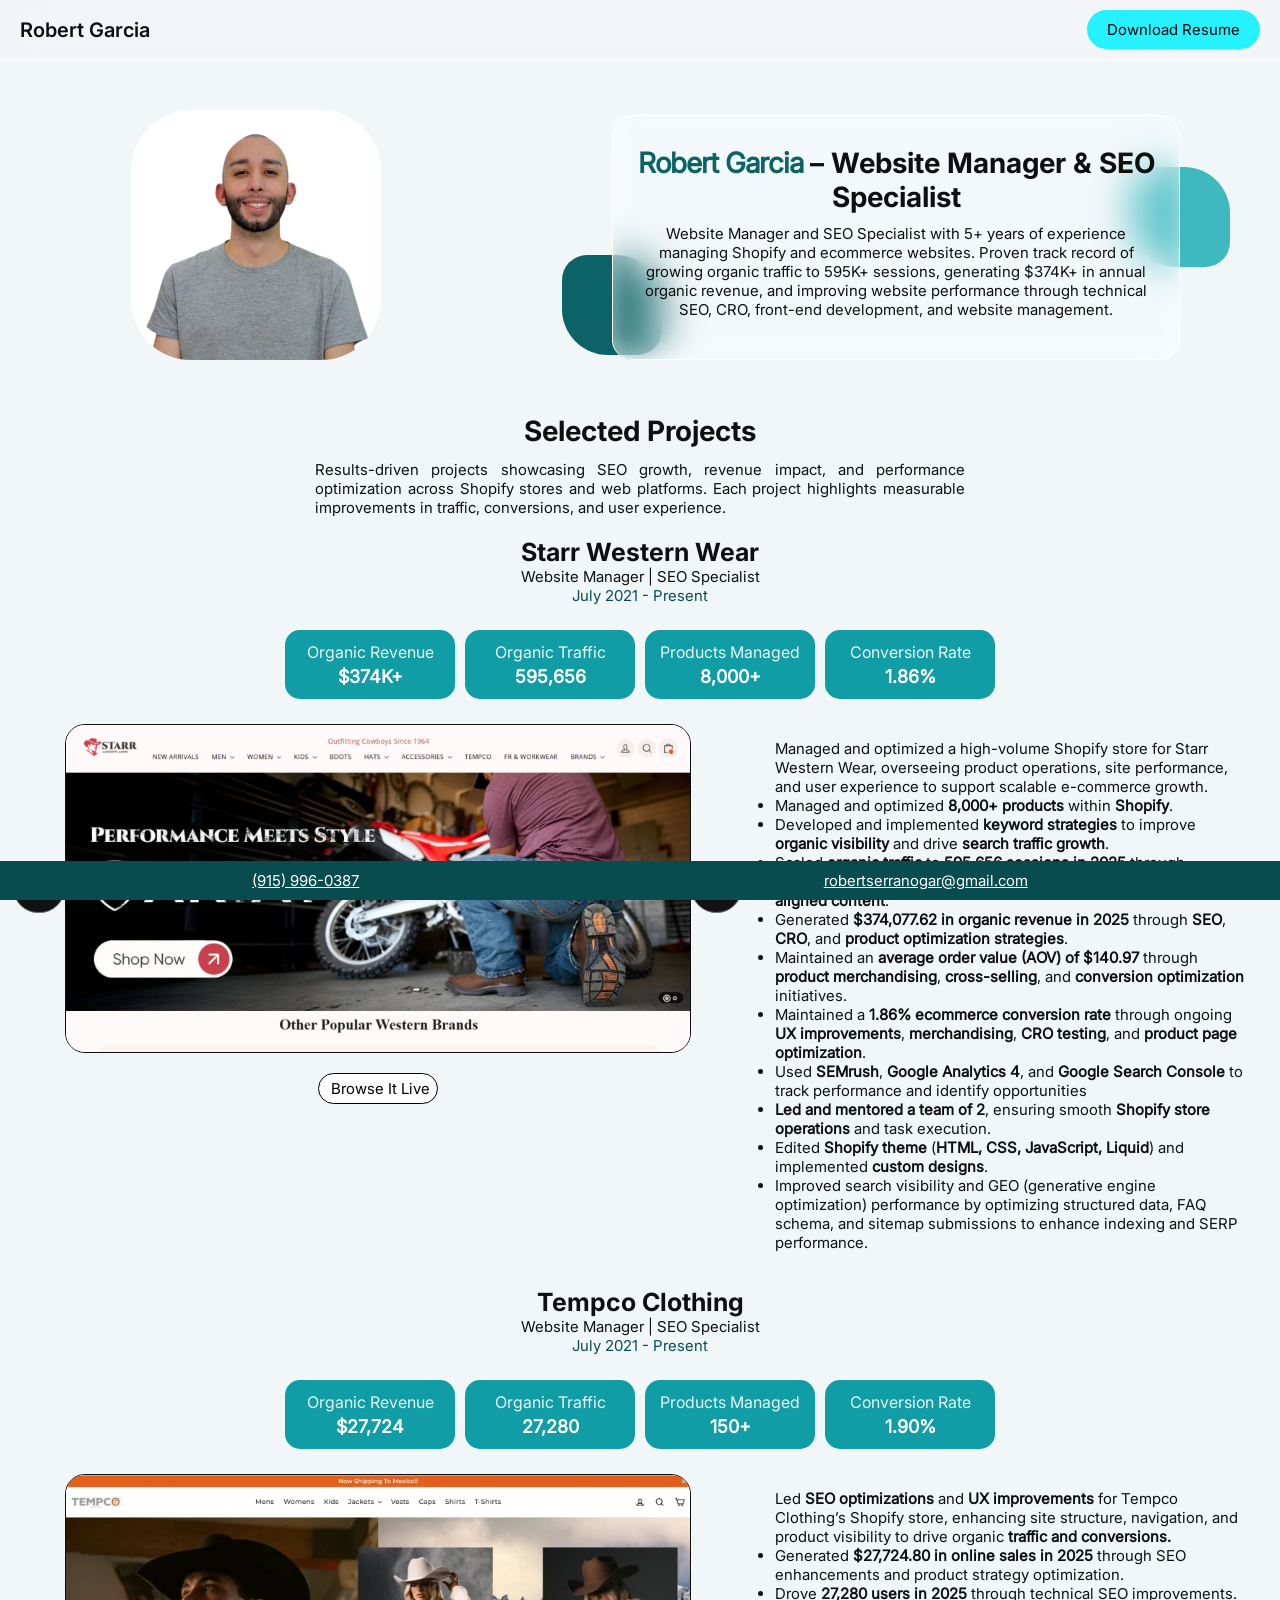
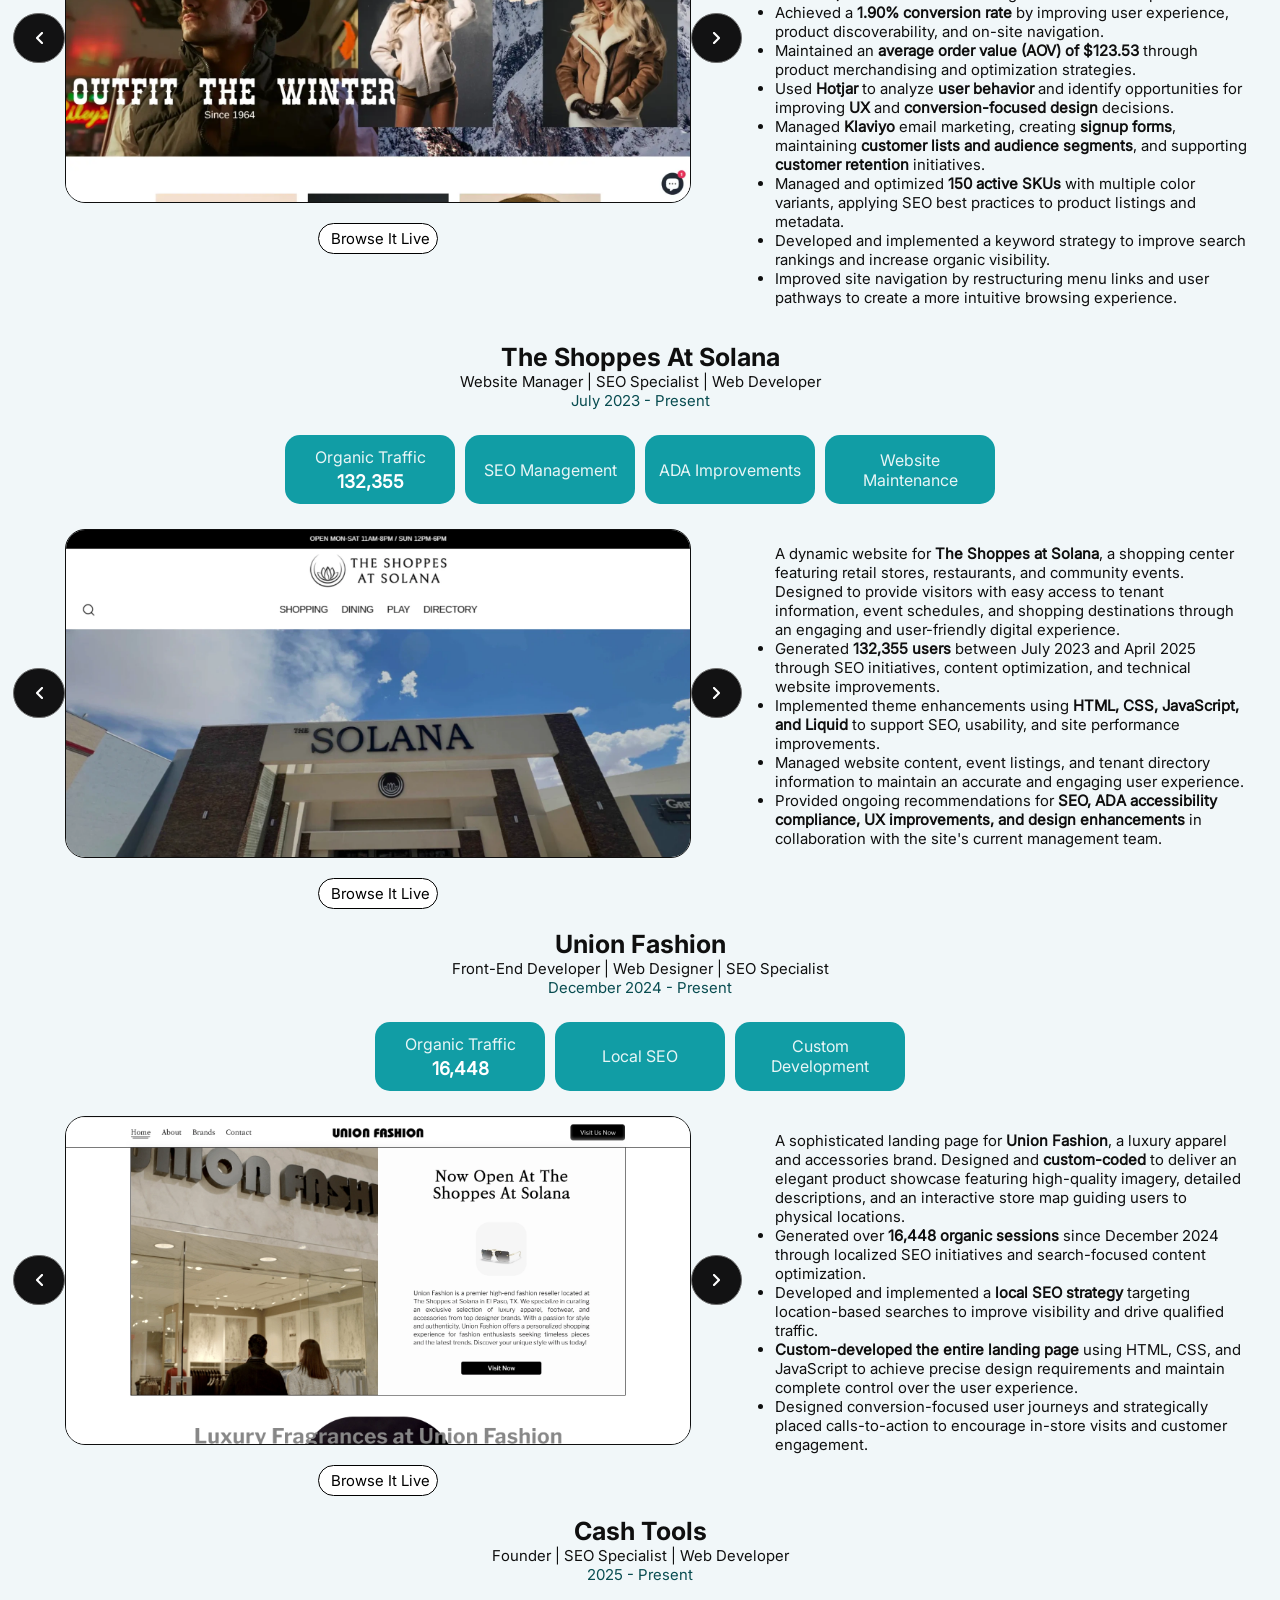
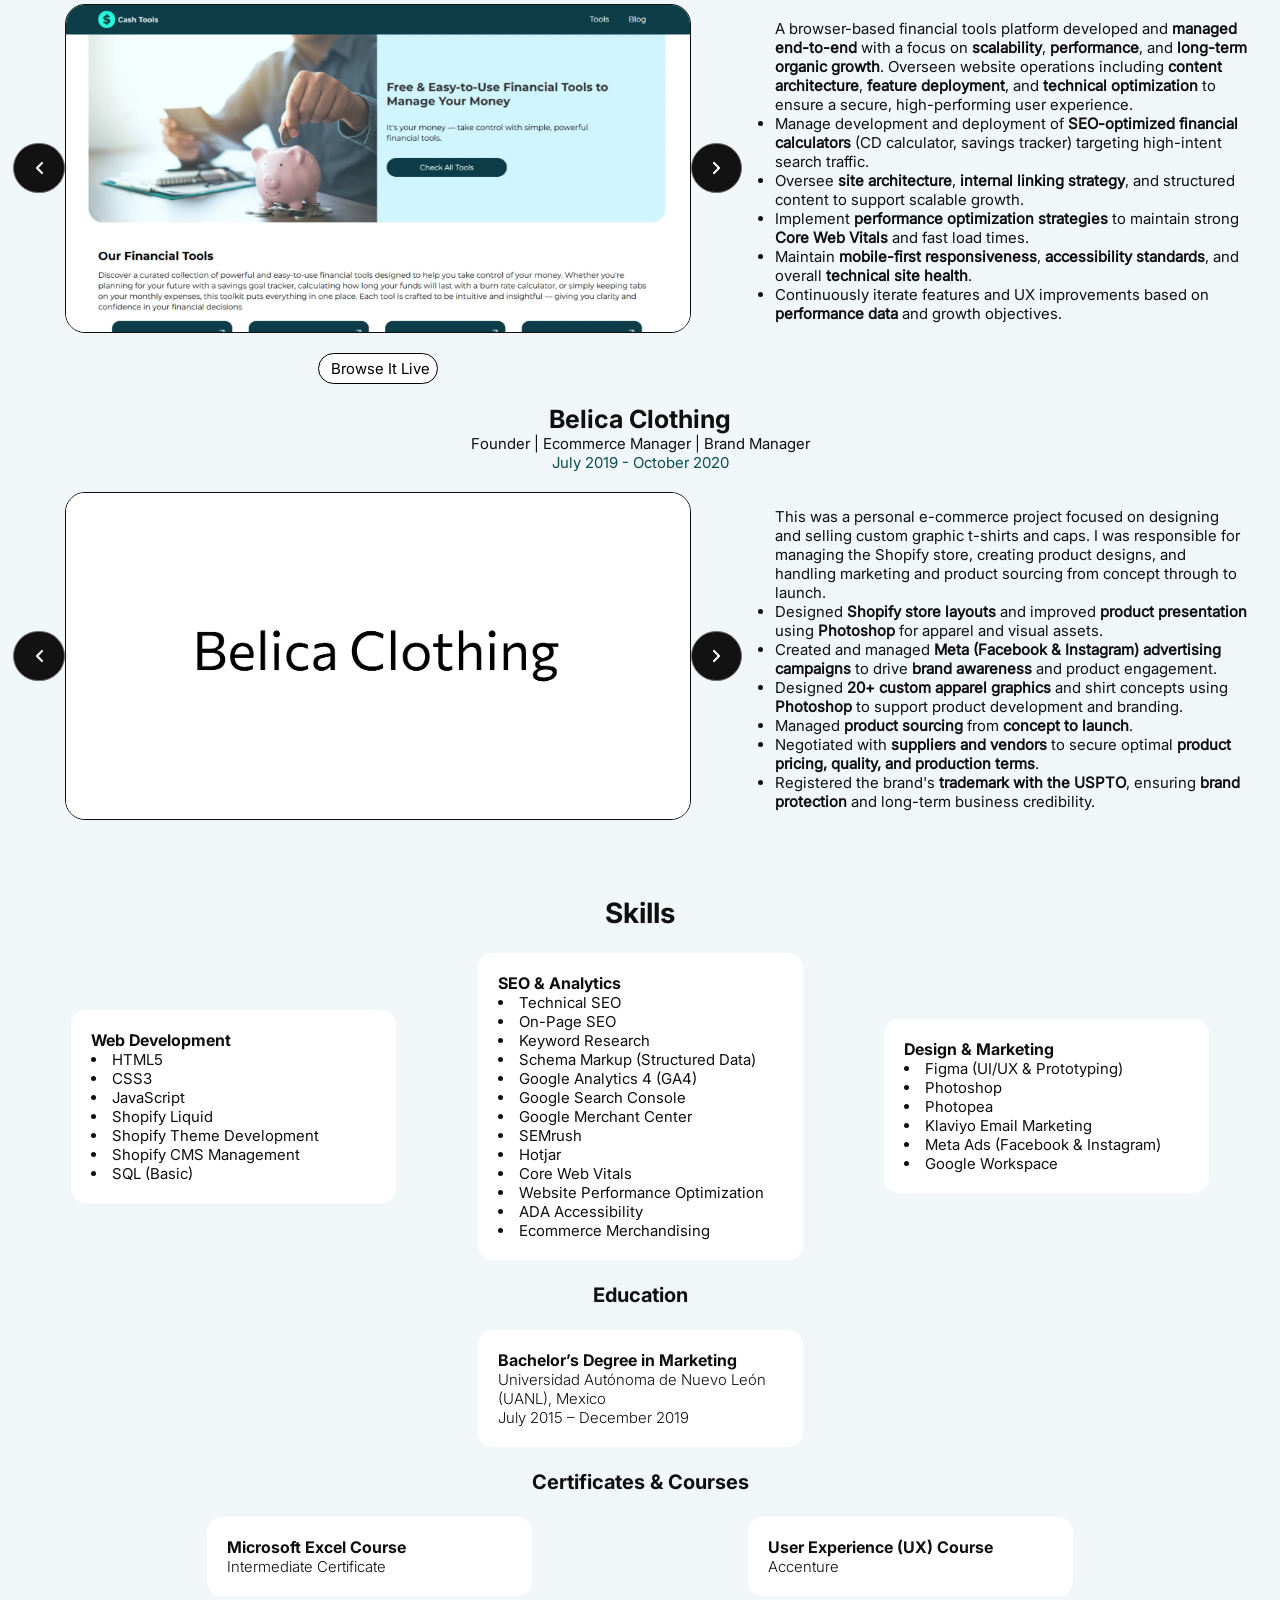
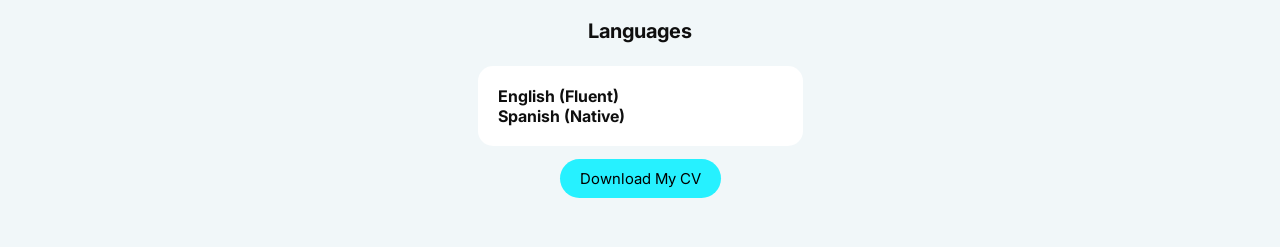
==== commit 46365b6a: "Add files via upload" ====
--- a/index.html
+++ b/index.html
@@ -671,7 +671,7 @@
             </div>
         </section>
 
-        <section class="contact-wrap">
+        <!-- <section class="contact-wrap">
             <div class="contact-top">
                 <h2>Contact</h2>
                 <p>If you’re interested in discussing opportunities or
@@ -696,7 +696,18 @@
                     </div>
                 </div>
             </div>
-        </section>
+        </section> -->
+
+        <footer>
+            <div class="footer-wrap">
+                <p>
+                    <a href="tel+19159960387">(915) 996-0387</a>
+                </p>
+                <p>
+                    <a href="mailto:robertserranogar@gmail.com">robertserranogar@gmail.com</a>
+                </p>
+            </div>
+        </footer>
         
     </body>
 </html> 
--- a/index.css
+++ b/index.css
@@ -617,6 +617,30 @@
     color: #084c50;
 }
 
+footer {
+    background-color: #084c50;
+    position: sticky;
+    bottom: 0px;
+    width: 100%;
+    display: flex;
+    justify-content: center;
+}
+
+.footer-wrap {
+    background-color: #084c50;
+    border-radius: 40px;
+    max-width: 1440px;
+    width: 100%;
+    display: flex;
+    justify-content: space-around;
+    padding: 10px 20px;
+}
+
+footer a {
+    color: #ffffff;
+    text-decoration: underline;
+}
+
 @media (max-width: 1440px) {
     .hero-wrap, .projects-wrap, .cv-skills-wrap, .contact-wrap, nav {
         width: 100%;
@@ -795,10 +819,17 @@
     .hero-left {
         width: 60%;
     }
+
+    
 }
 
 @media (max-width: 600px) {
     .hero-wrap {
         flex-direction: column;
     }
+
+    .footer-wrap {
+        flex-direction: column;
+        align-items: center;
+    }
 }
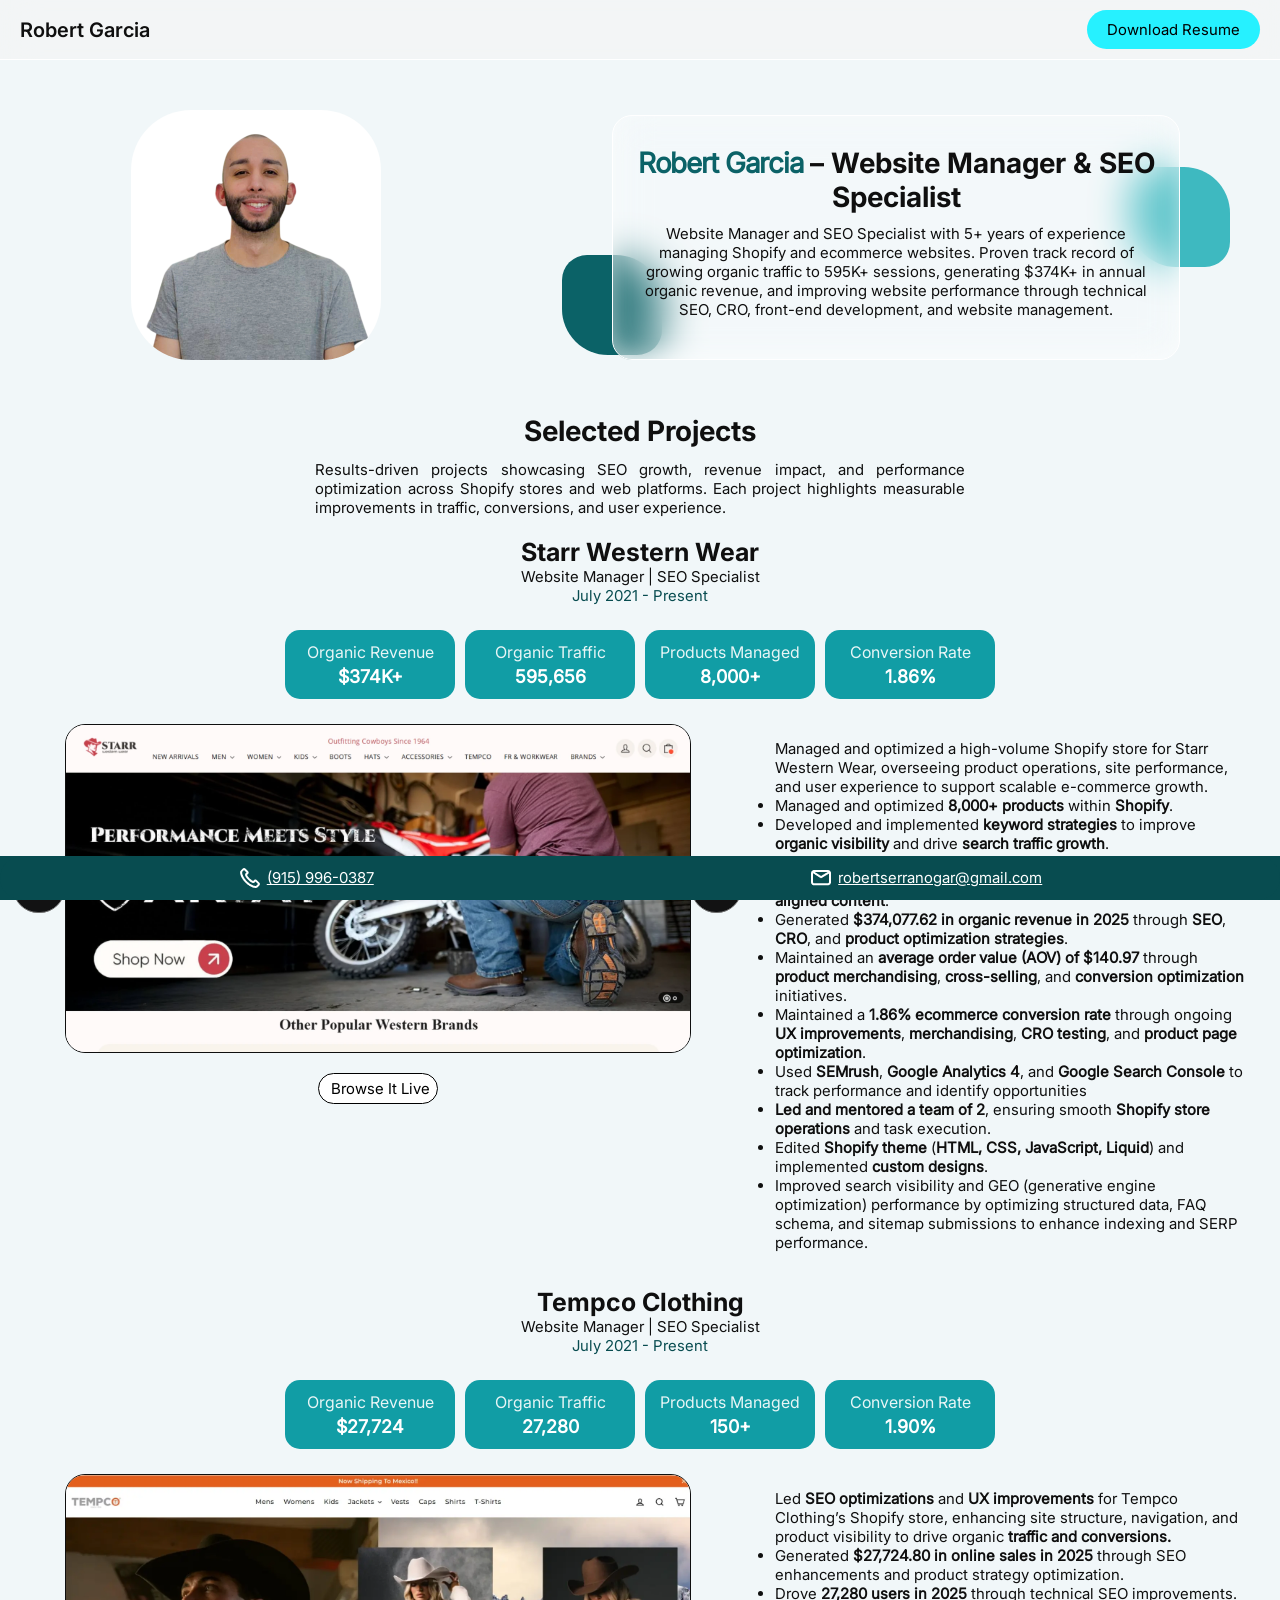
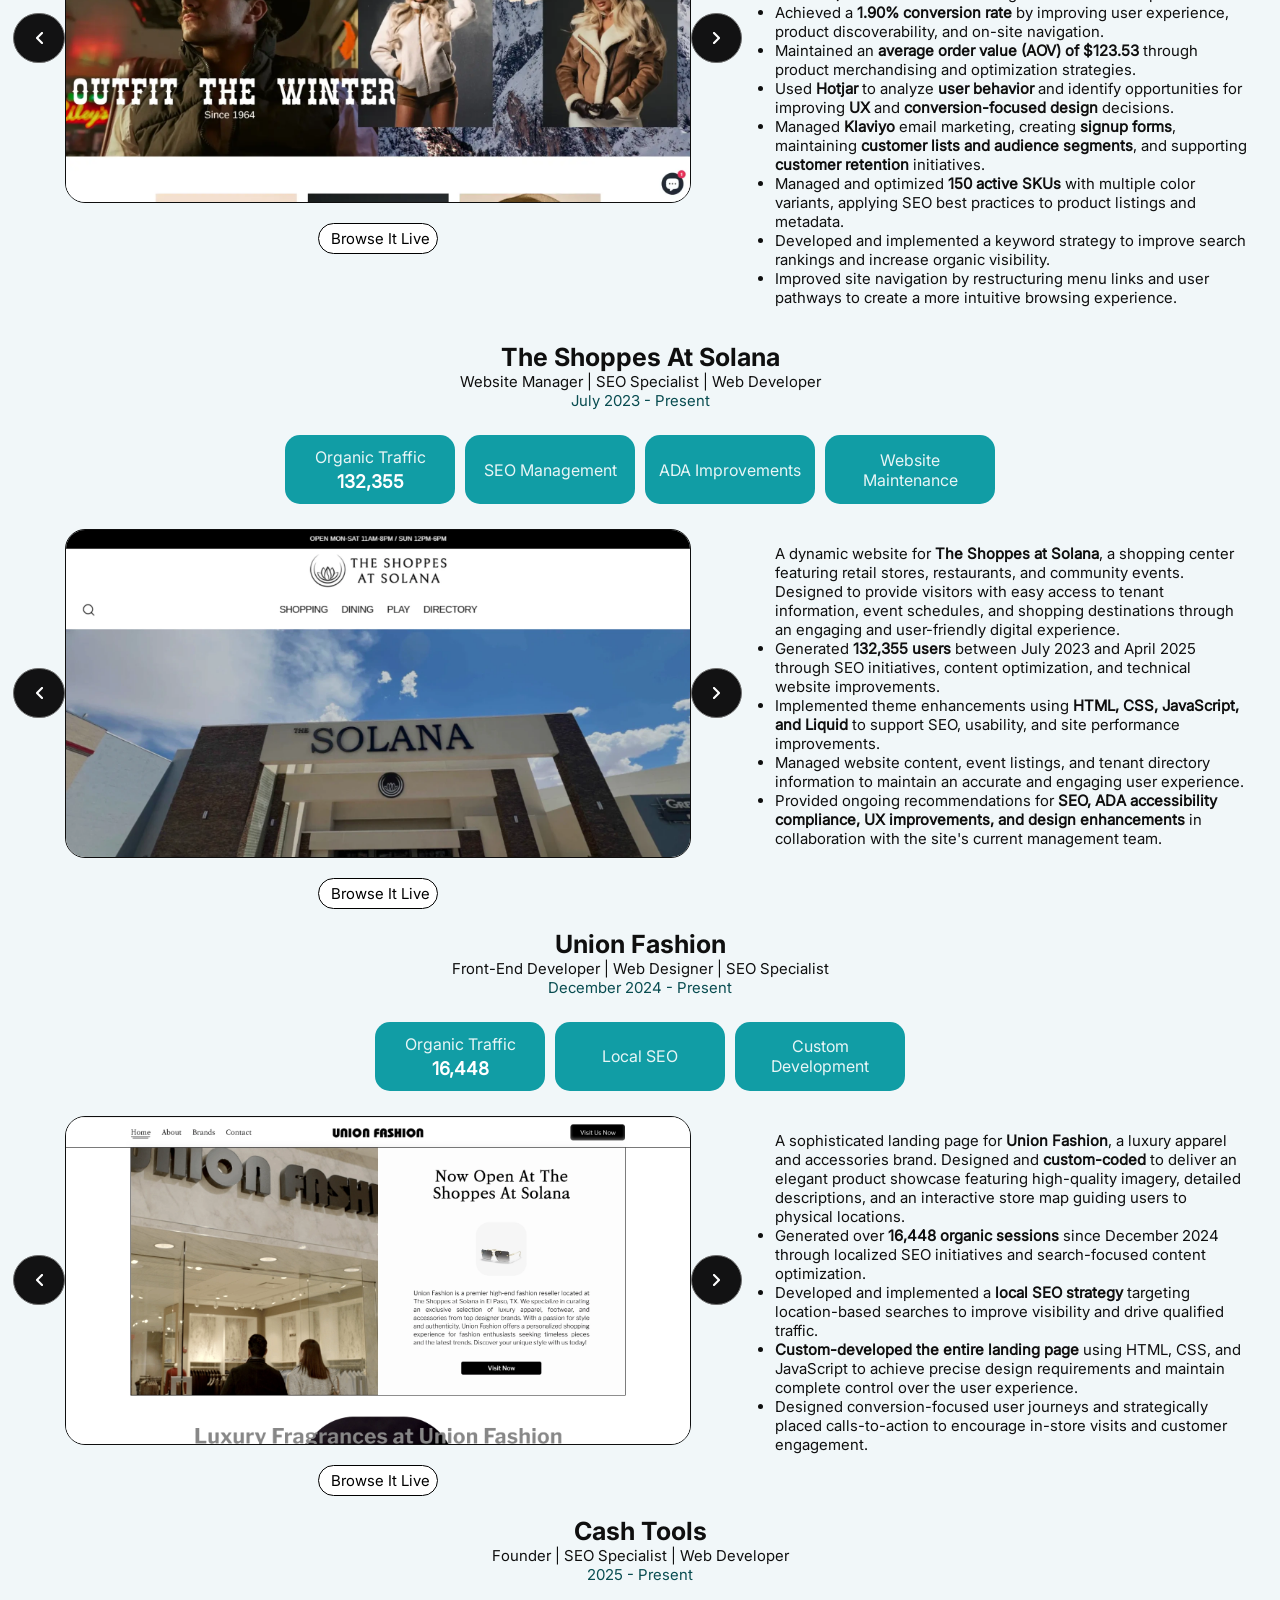
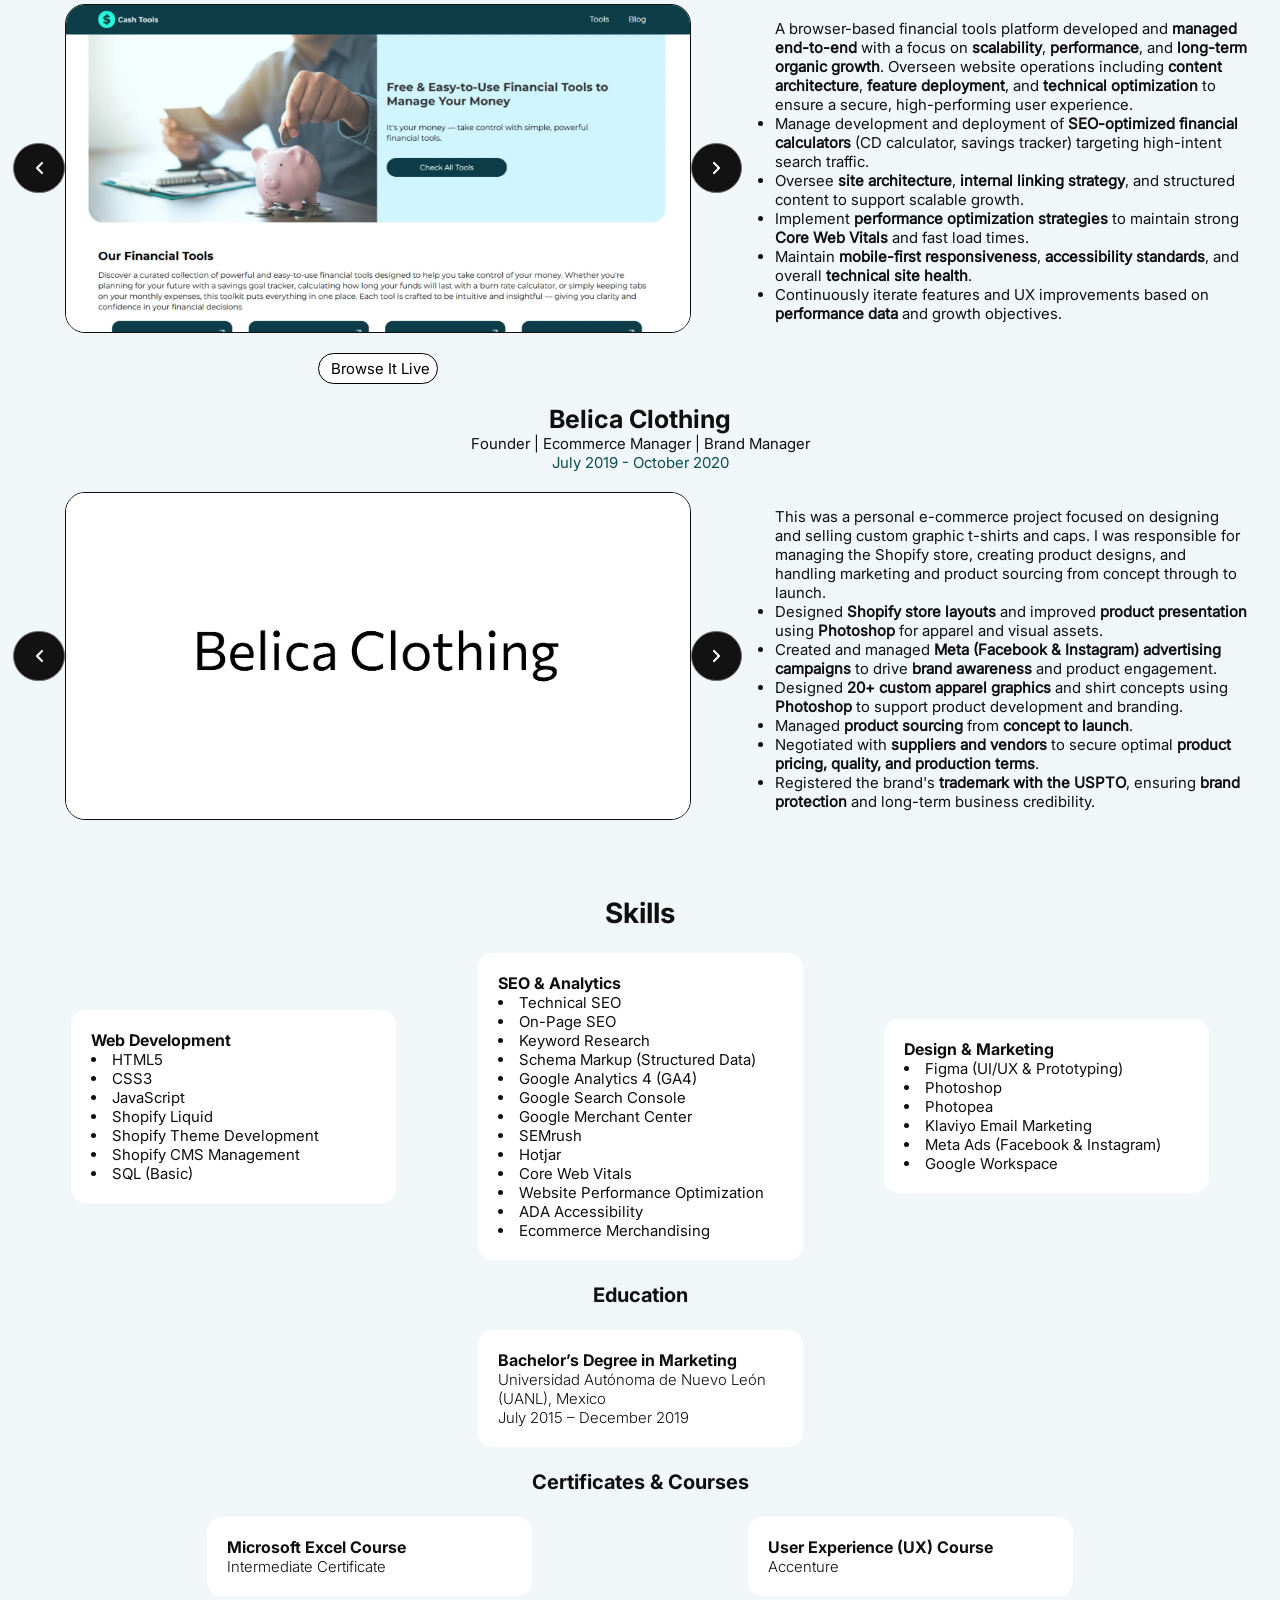
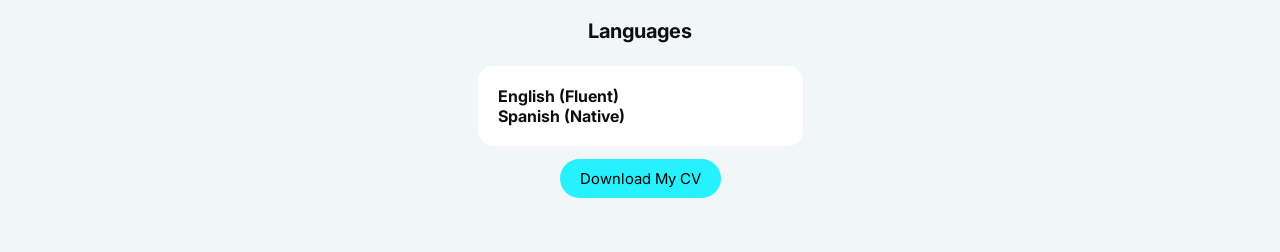
==== commit 04ac8a45: "Add files via upload" ====
--- a/index.html
+++ b/index.html
@@ -700,12 +700,19 @@
 
         <footer>
             <div class="footer-wrap">
-                <p>
-                    <a href="tel+19159960387">(915) 996-0387</a>
-                </p>
-                <p>
-                    <a href="mailto:robertserranogar@gmail.com">robertserranogar@gmail.com</a>
-                </p>
+                <div class="footer-element">
+                    <a href="tel:+19159960387">
+                        <img src="img/phone-icon.png" alt="phone icon">
+                        <p>(915) 996-0387</p>
+                    </a>
+                </div>
+                <div class="footer-element">
+                    <a href="mailto:robertserranogar@gmail.com">
+                        <img src="img/mail-icon.png" alt="mail icon">
+                        <p>robertserranogar@gmail.com</p>
+                    </a>
+                </div>
+             
             </div>
         </footer>
         
--- a/index.css
+++ b/index.css
@@ -641,6 +641,15 @@
     text-decoration: underline;
 }
 
+.footer-element a {
+    display: flex;
+    align-items: center;
+}
+
+.footer-element p {
+    margin-left: 5px;
+}
+
 @media (max-width: 1440px) {
     .hero-wrap, .projects-wrap, .cv-skills-wrap, .contact-wrap, nav {
         width: 100%;
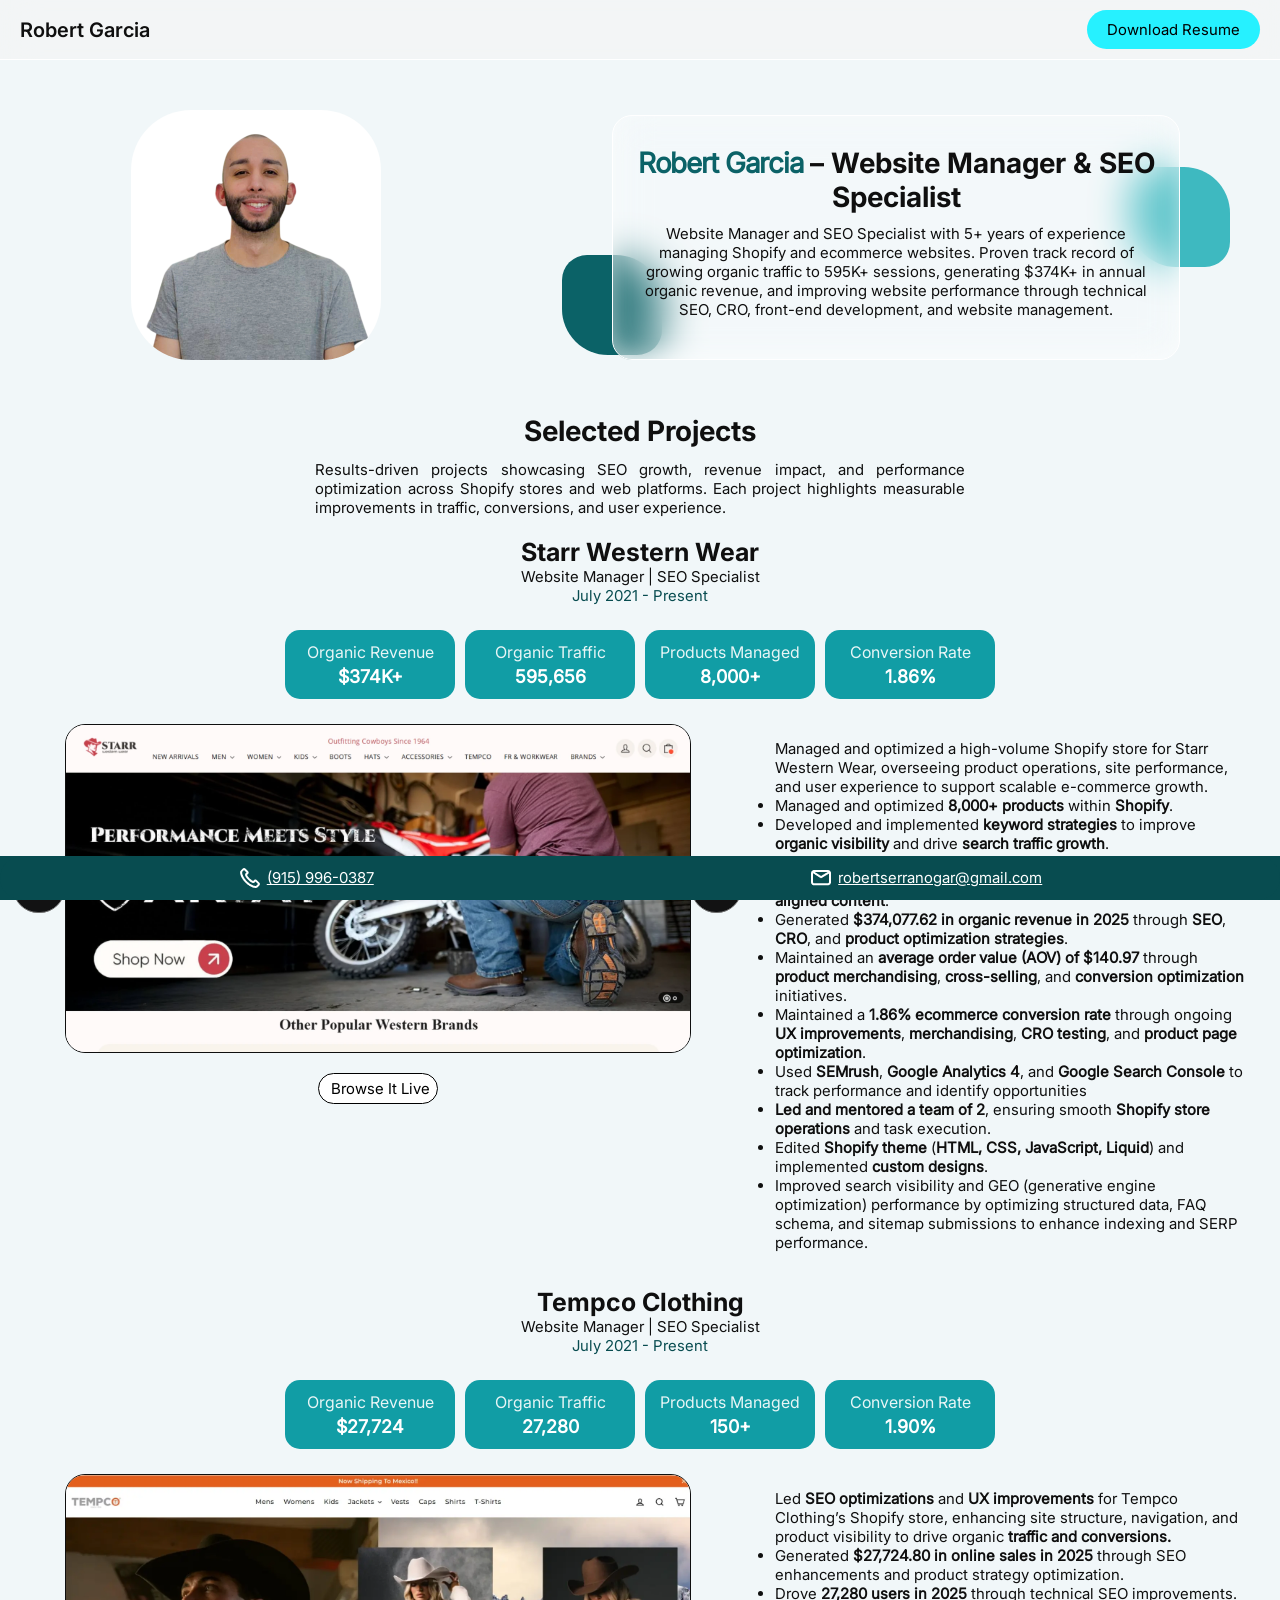
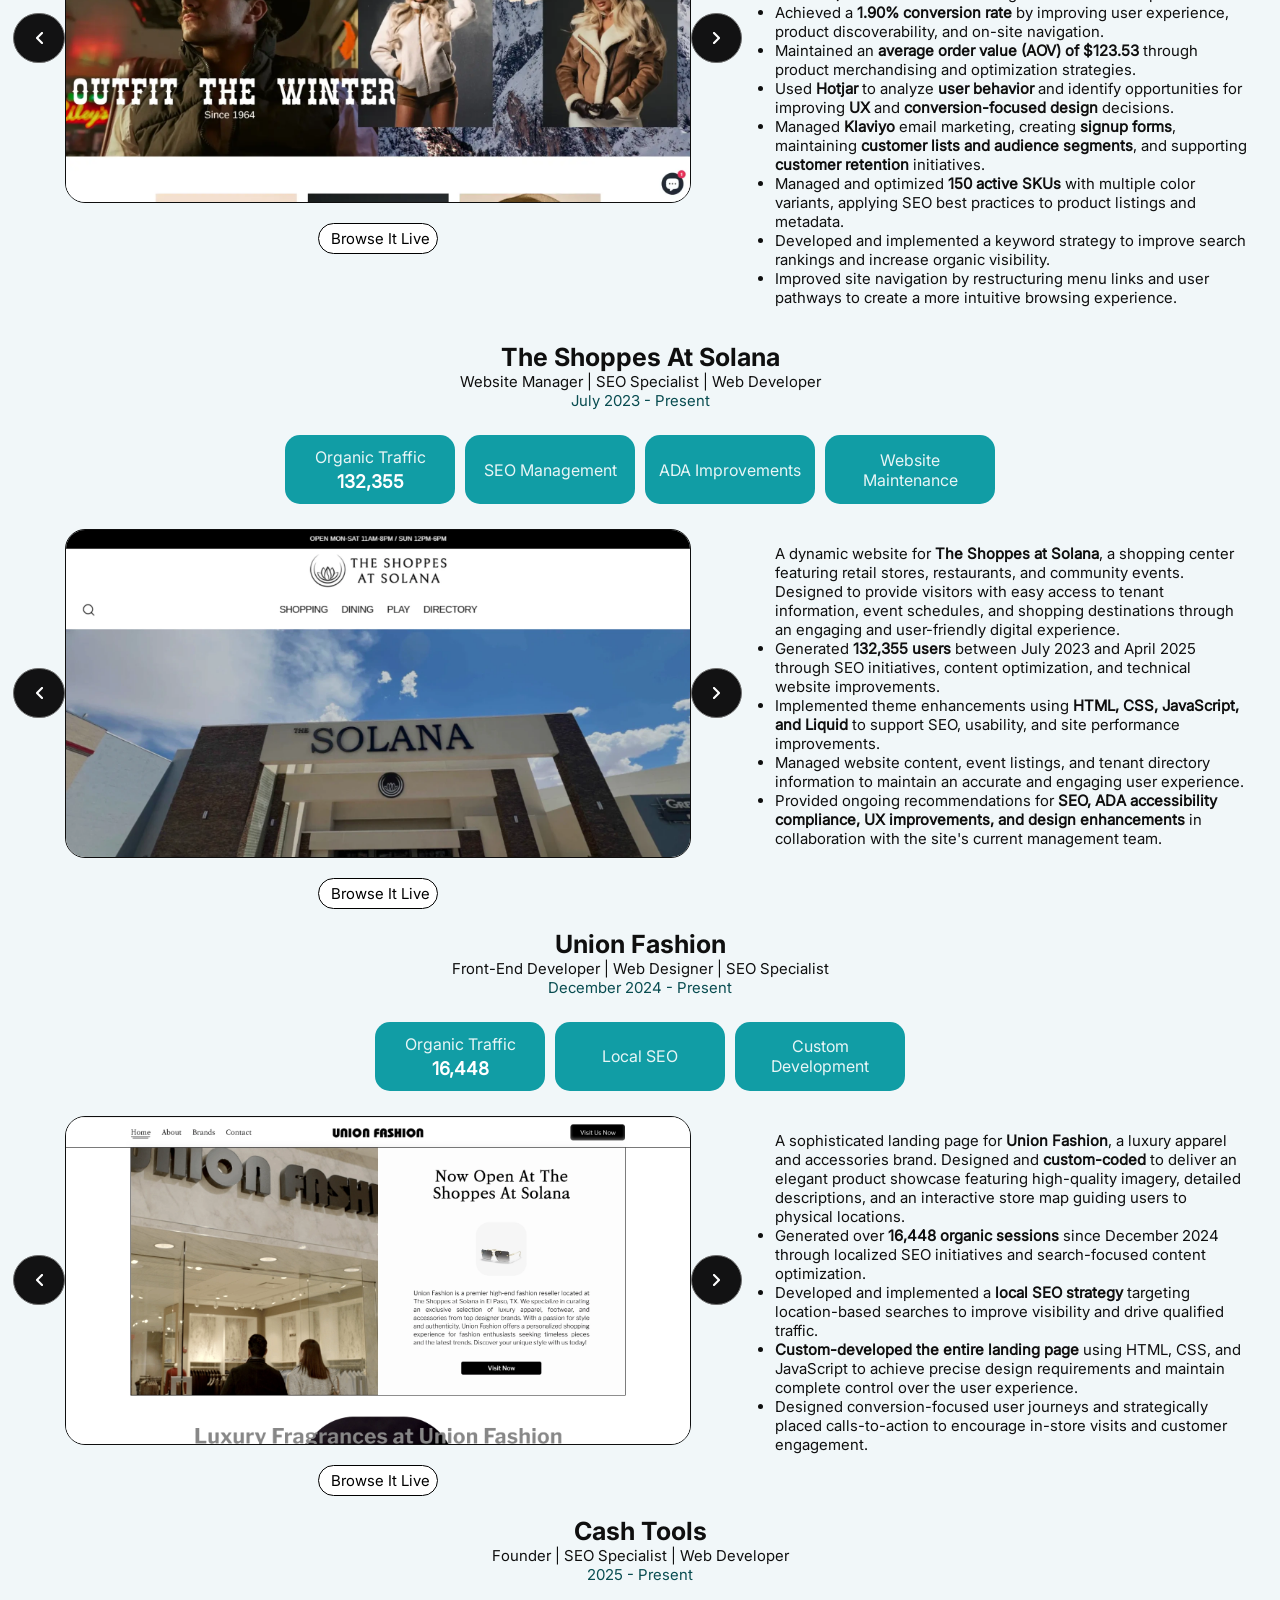
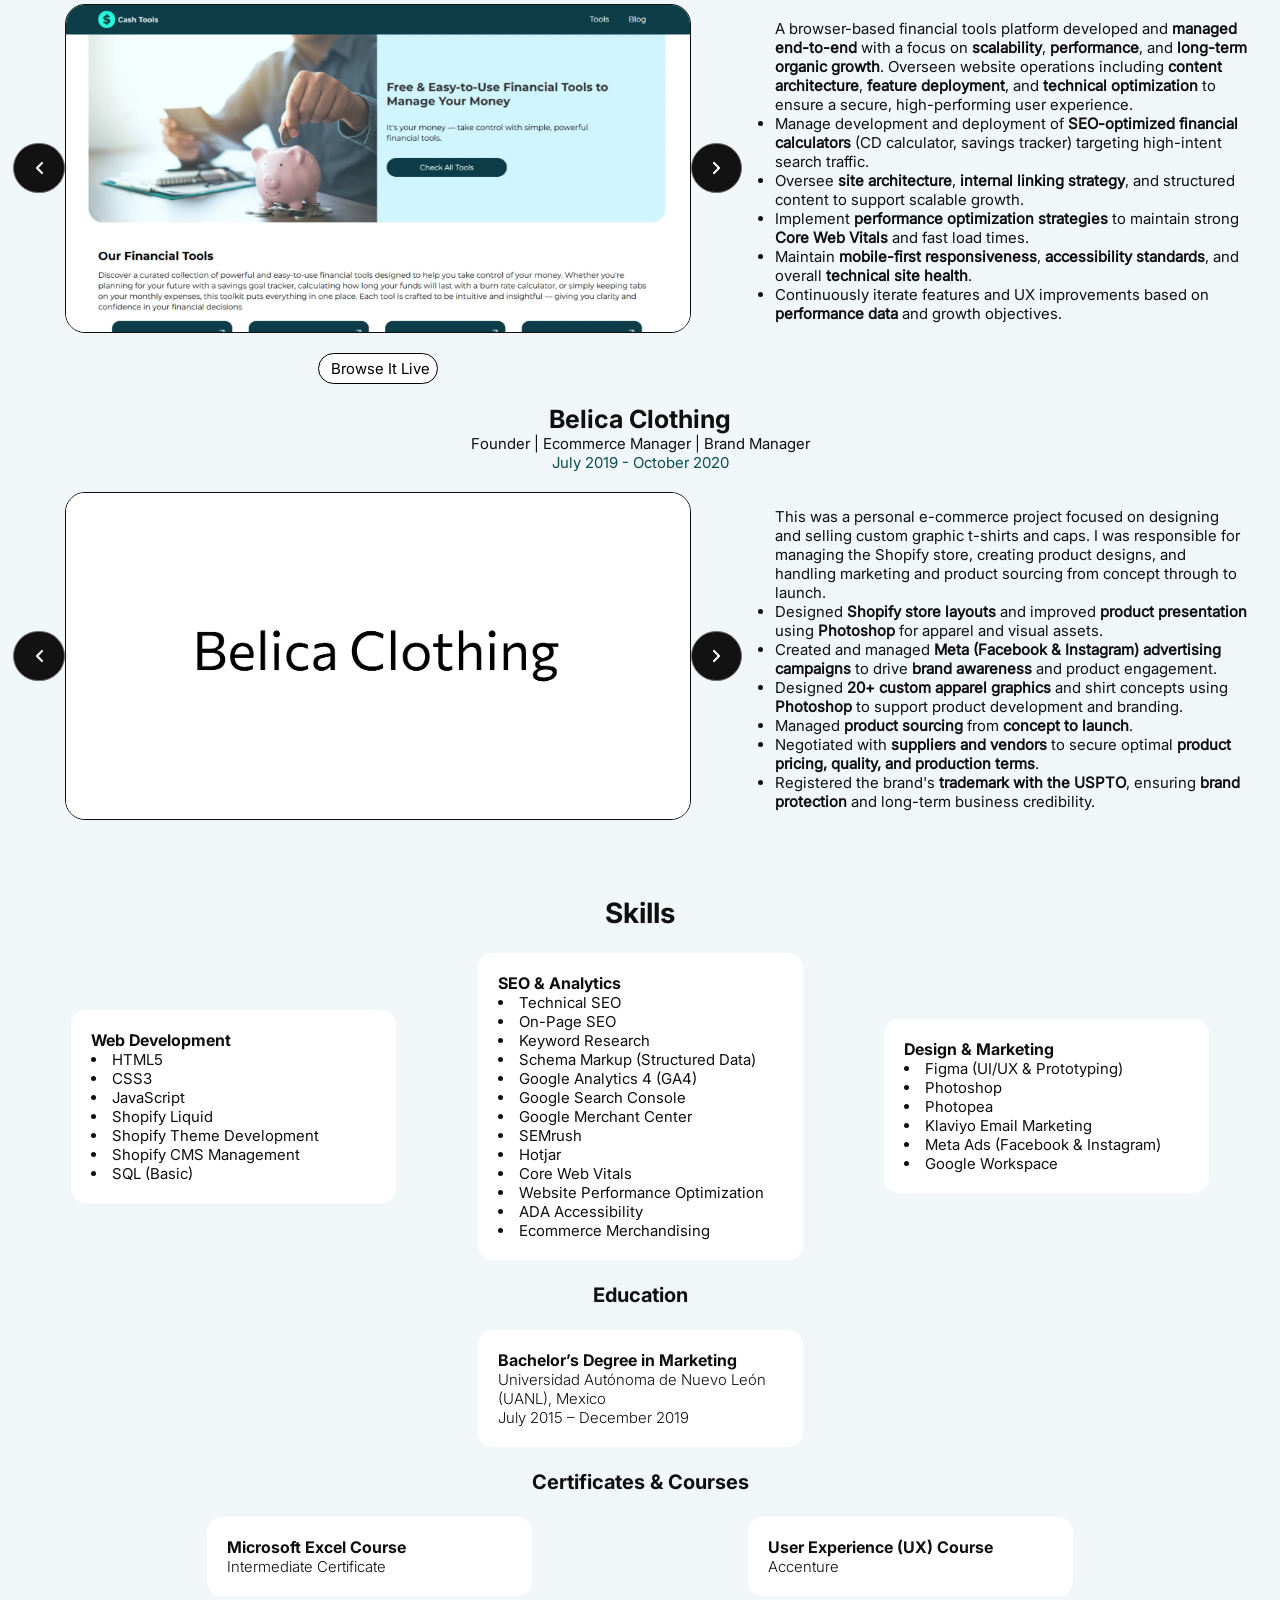
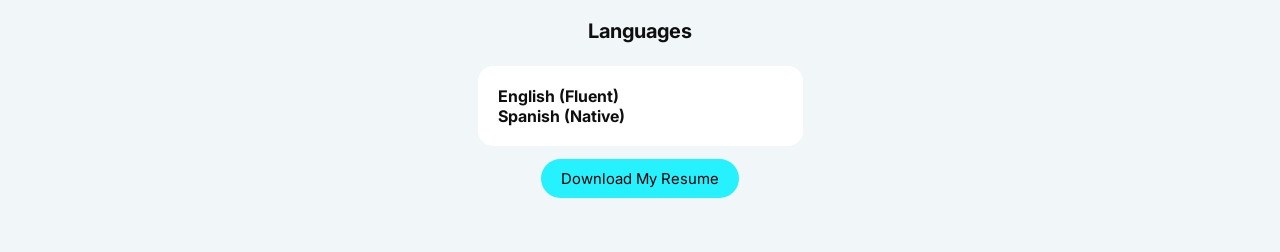
==== commit 47f63d24: "Add files via upload" ====
--- a/index.html
+++ b/index.html
@@ -667,7 +667,7 @@
                 </div>
             </div>
             <div class="cv-button">
-                <a href="robert-garcia-resume-2026.pdf" target="_blank">Download My CV</a>
+                <a href="robert-garcia-resume-2026.pdf" target="_blank">Download My Resume</a>
             </div>
         </section>
 
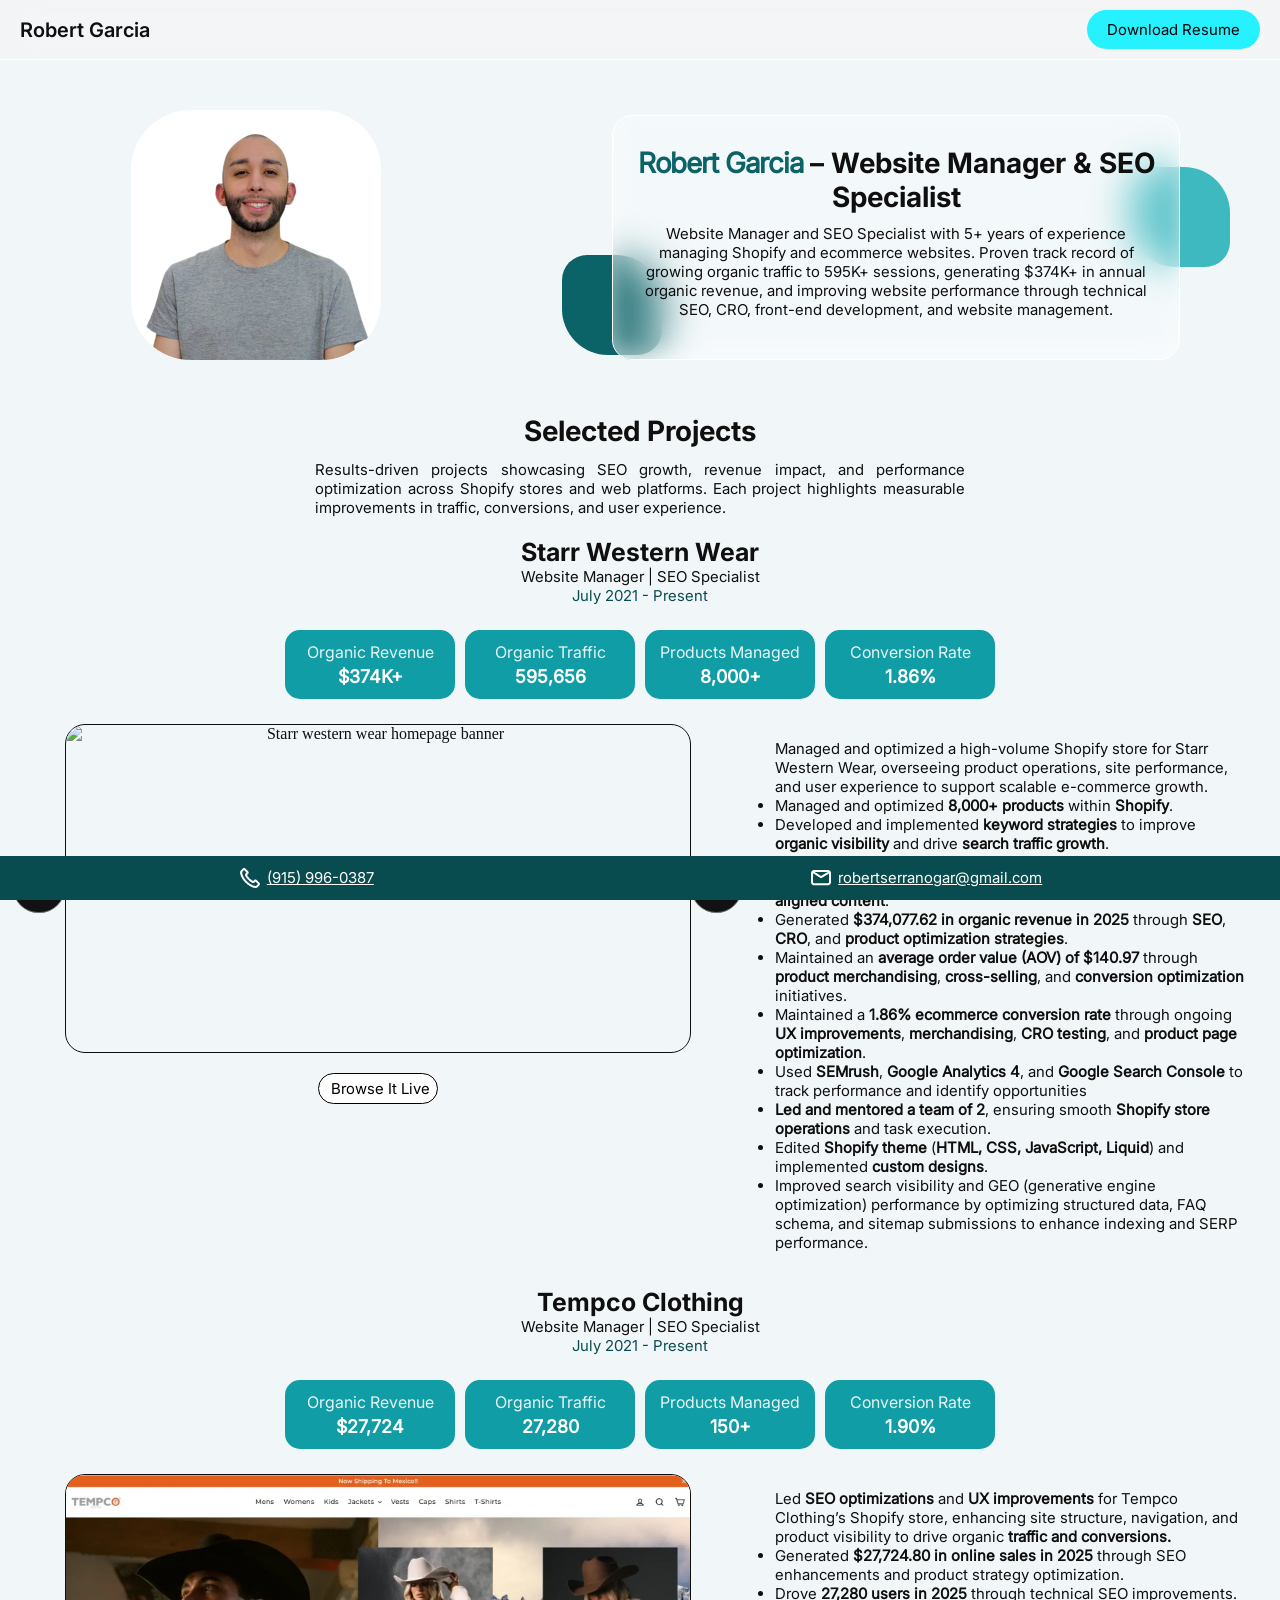
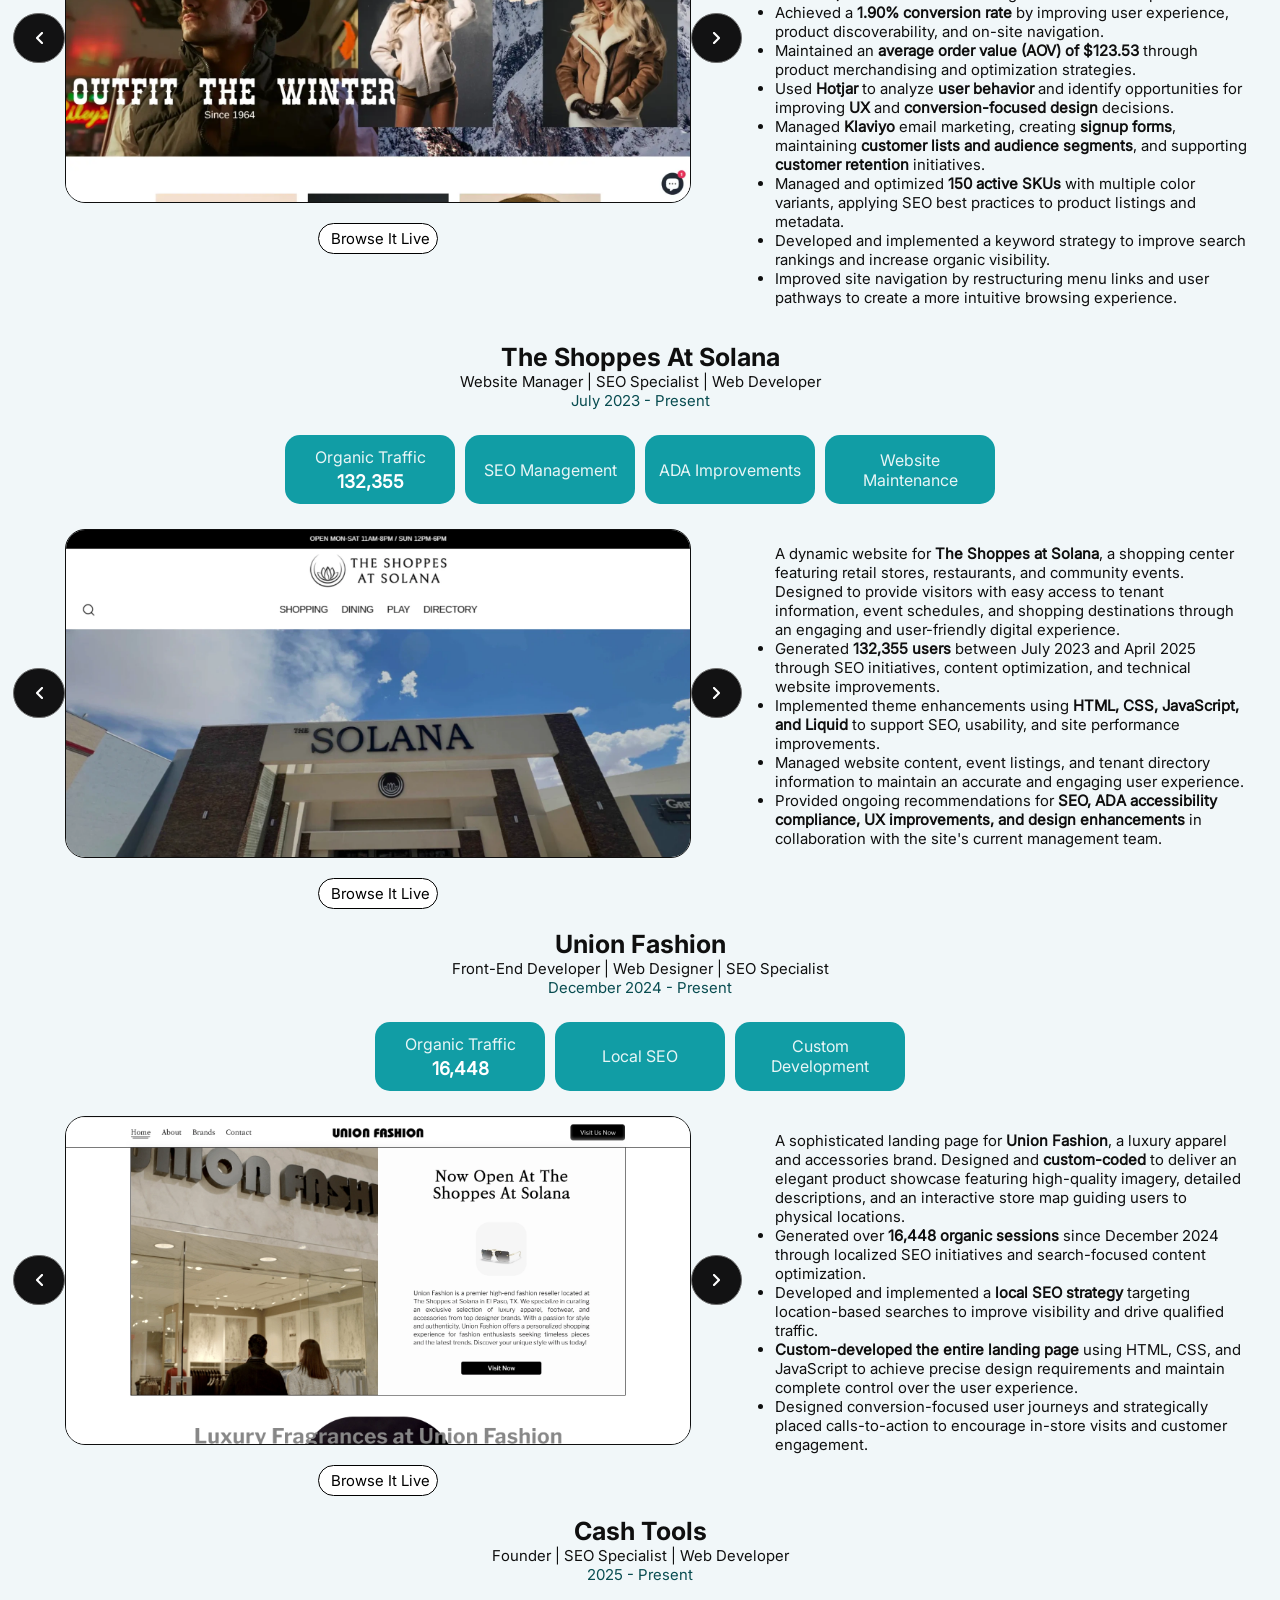
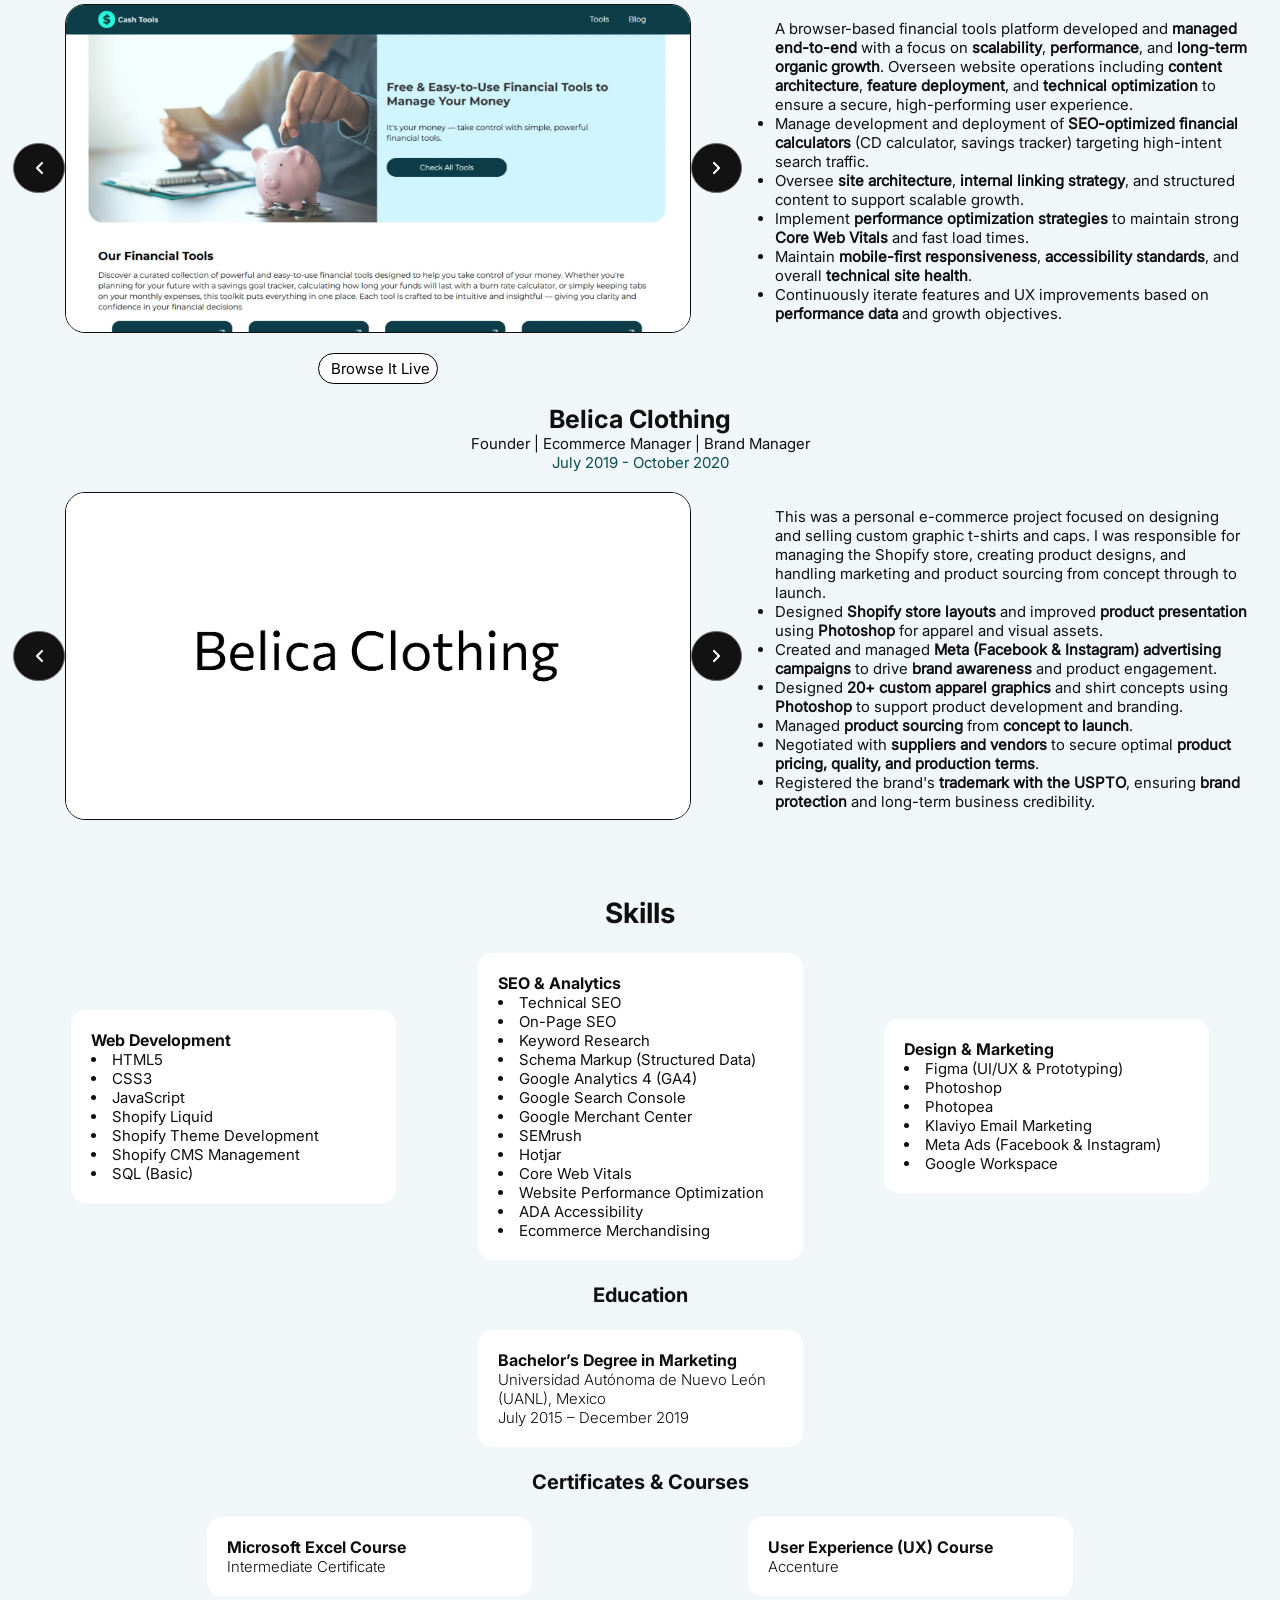
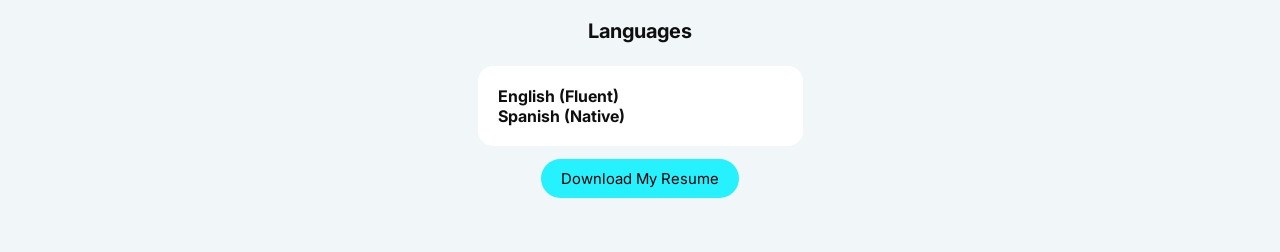
==== commit 4bdba17a: "Update index.html" ====
--- a/index.html
+++ b/index.html
@@ -150,7 +150,8 @@
                                 <div class="arrow" id="prev-arrow"><img src="img/arrow-left.svg" alt="Previous project"></div>
                                 <div class="project-img">
                                     <div class="slider">
-                                        <img src="img/sww/sww-1.webp" alt="Starr western wear homepage banner">
+                                        <img src="img/sww/sww-9.webp" alt="Starr western wear homepage banner">
+                                        <img src="img/sww/sww-10.webp" alt="page insights score">
                                         <img src="img/sww/sww-5.webp" alt="Starr western wear logo list">
                                         <img src="img/sww/sww-4.webp" alt="Starr western wear categories list">
                                         <img src="img/sww/sww-6.webp" alt="Starr western wear product page">
@@ -242,6 +243,7 @@
                                     <div class="slider">
                                         <img src="img/tempco/tempco-1.webp" alt="tempco homepage banner">
                                         <img src="img/tempco/tempco-2.webp" alt="tempco homepage categories">
+                                        <img src="img/tempco/tempco-5.webp" alt="tempco blog page">
                                         <img src="img/tempco/tempco-3.webp" alt="tempco product page">
                                         <img src="img/tempco/tempco-4.webp" alt="tempco product reviews">
                                     </div>
@@ -717,4 +719,4 @@
         </footer>
         
     </body>
-</html> +</html> 
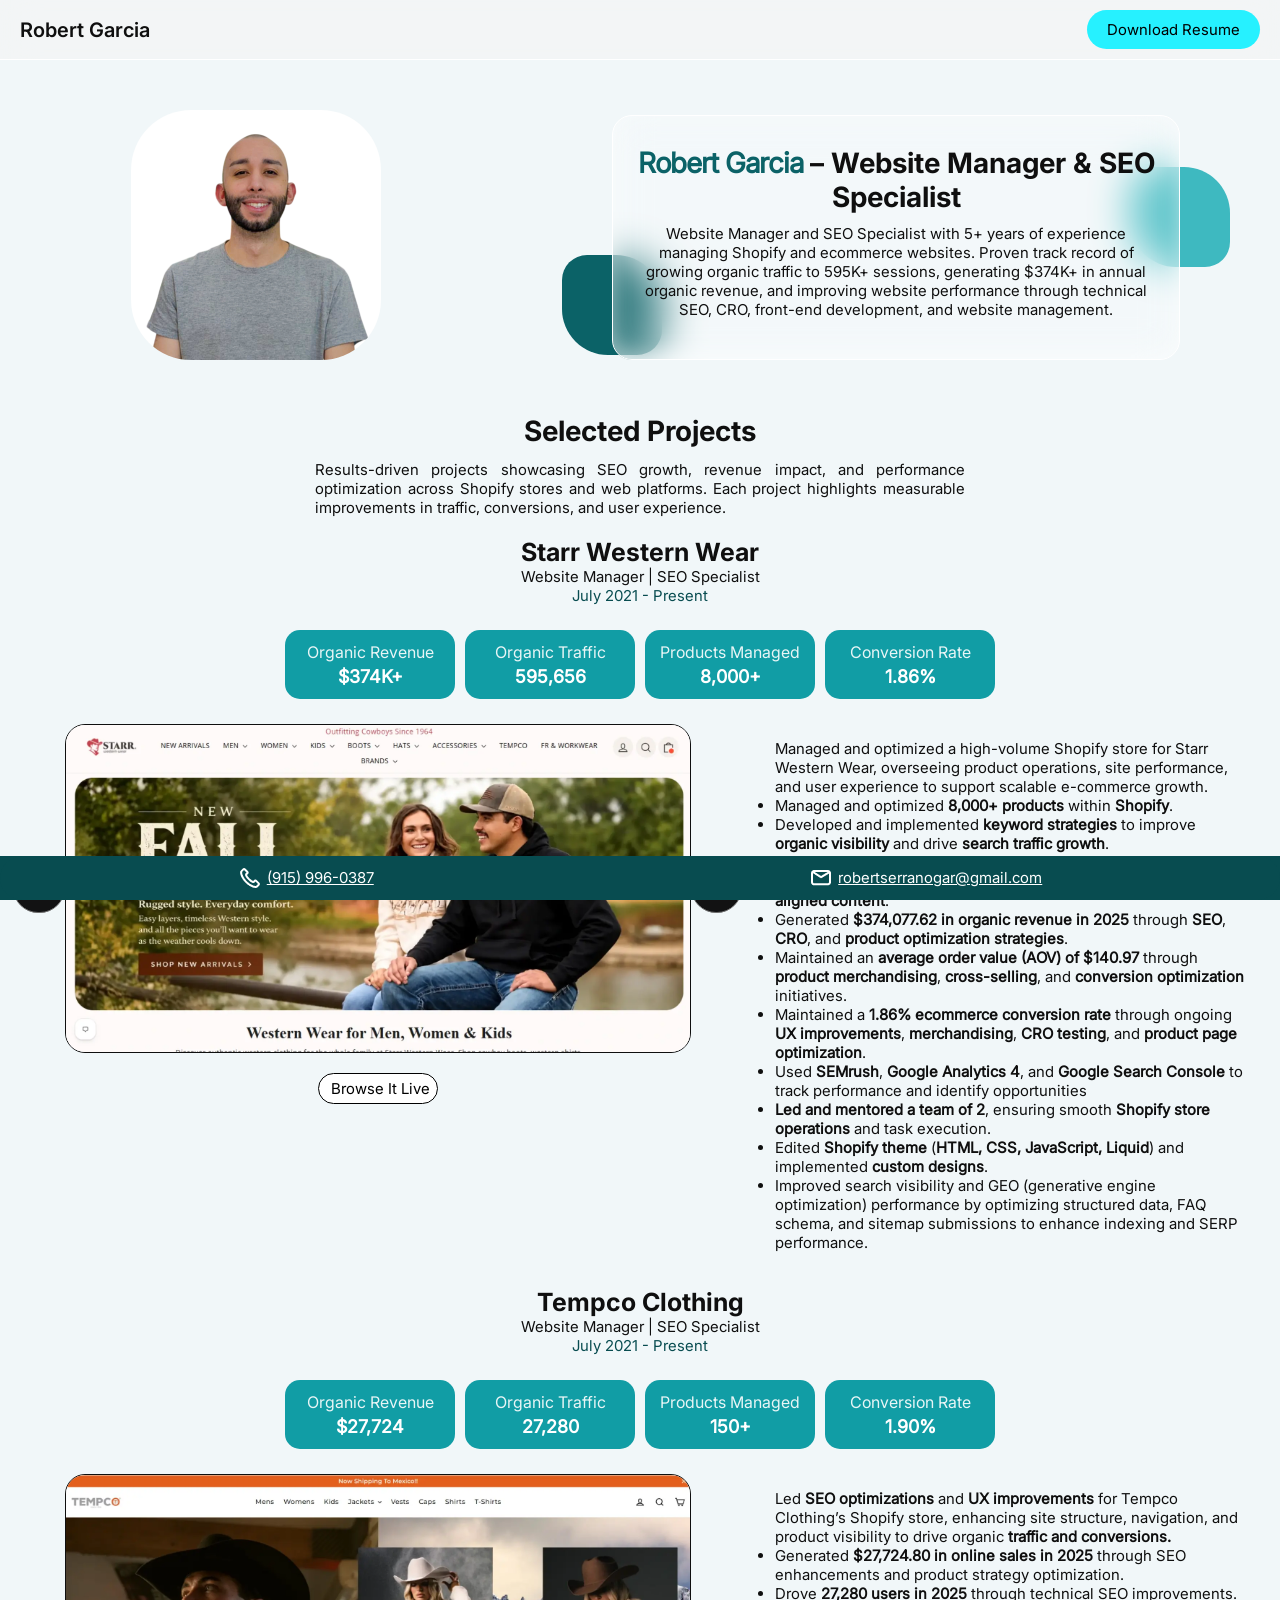
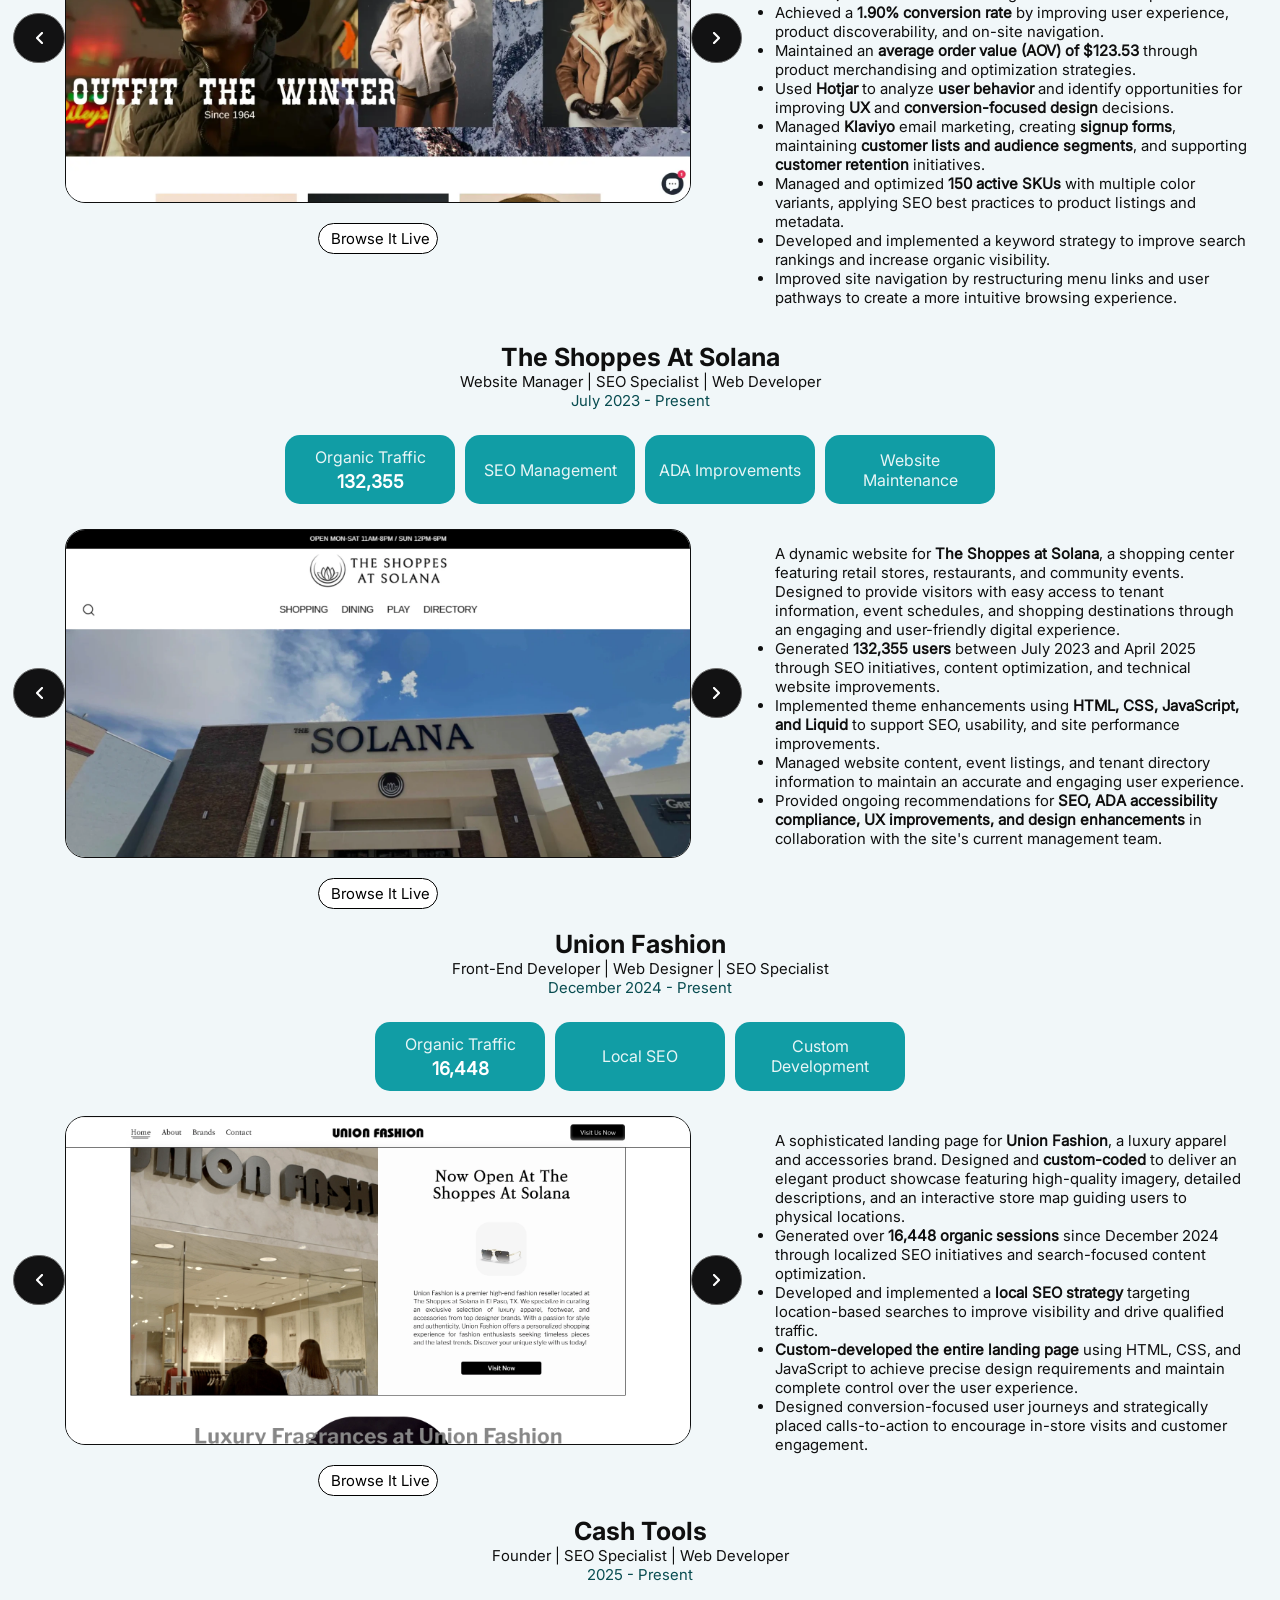
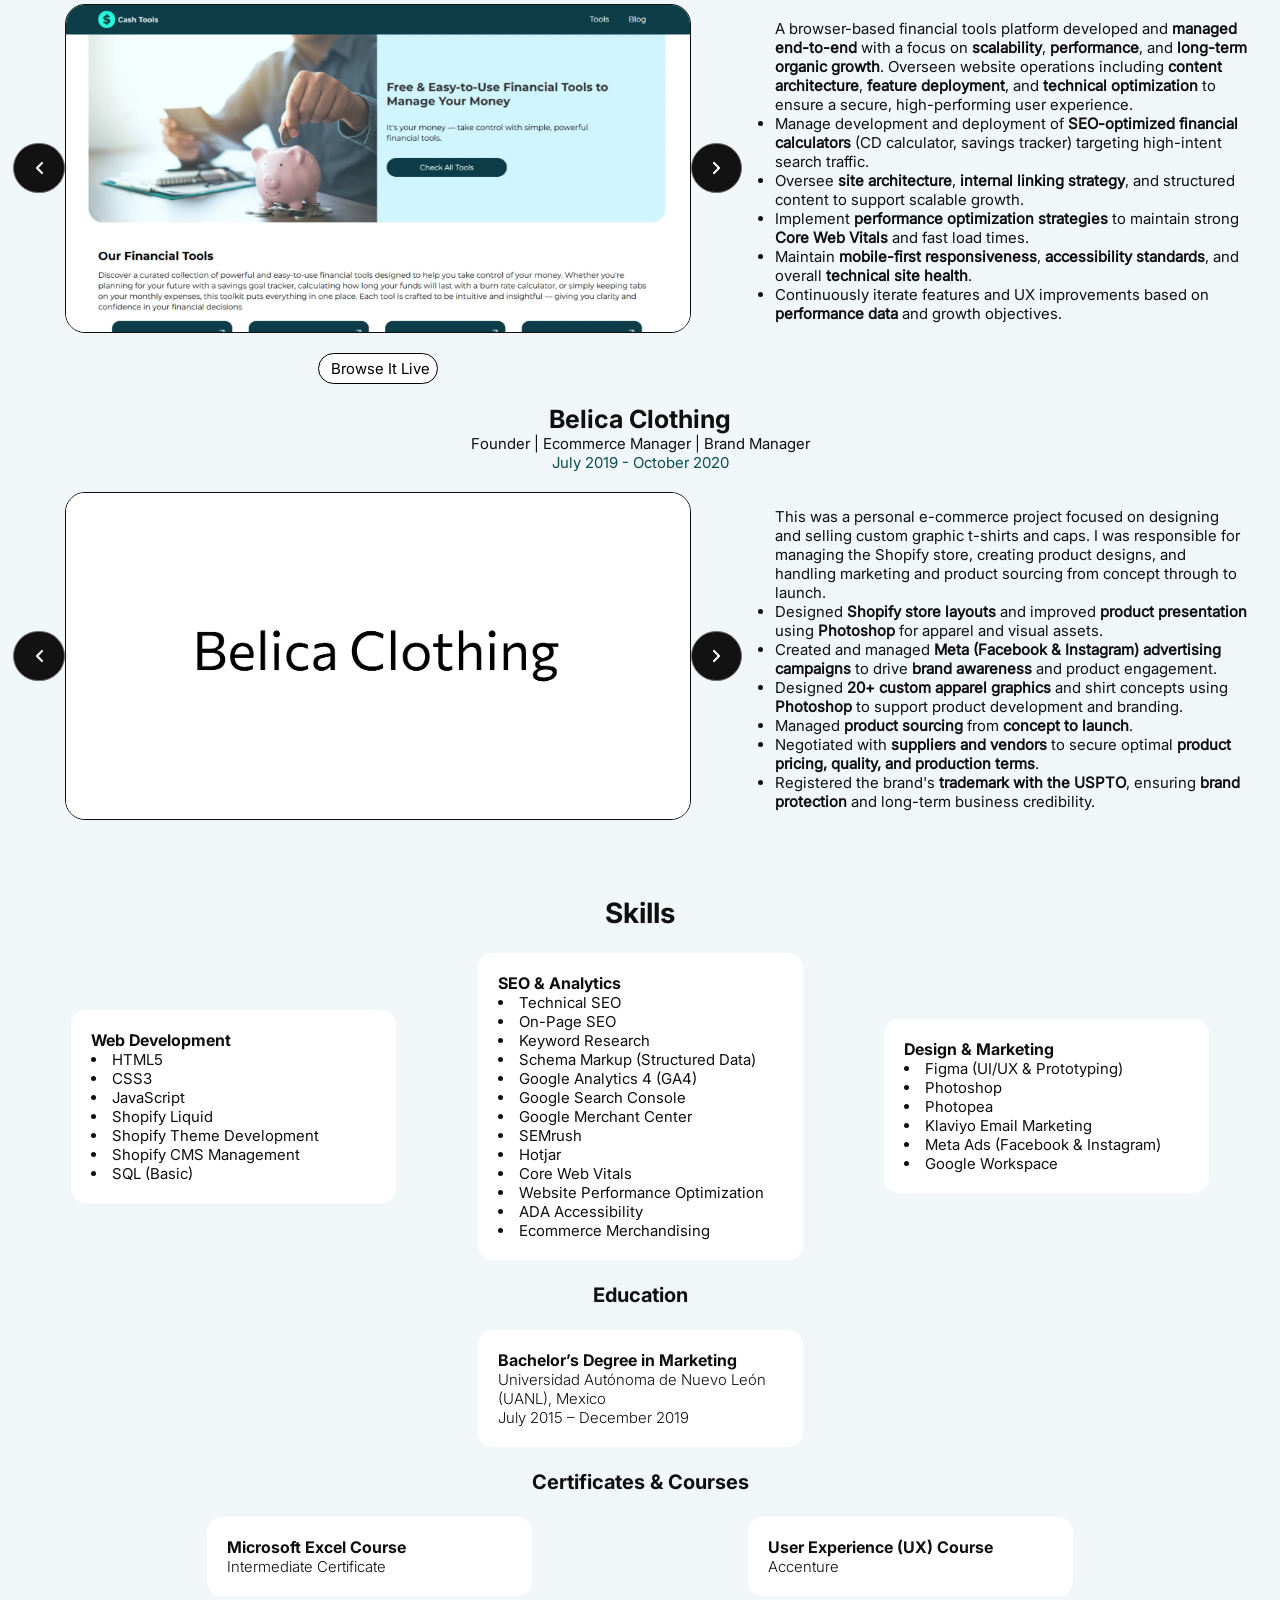
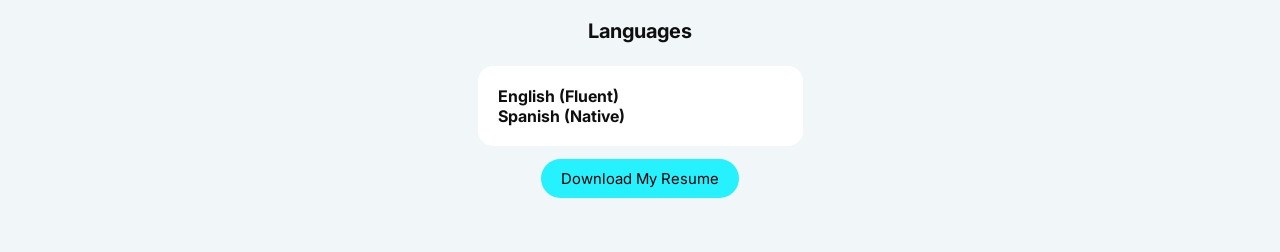
==== commit a4c533a7: "Update index.html" ====
--- a/index.html
+++ b/index.html
@@ -242,6 +242,7 @@
                                 <div class="project-img">
                                     <div class="slider">
                                         <img src="img/tempco/tempco-1.webp" alt="tempco homepage banner">
+                                        <img src="img/tempco/tempco-6.webp" alt="tempco page insights">
                                         <img src="img/tempco/tempco-2.webp" alt="tempco homepage categories">
                                         <img src="img/tempco/tempco-5.webp" alt="tempco blog page">
                                         <img src="img/tempco/tempco-3.webp" alt="tempco product page">
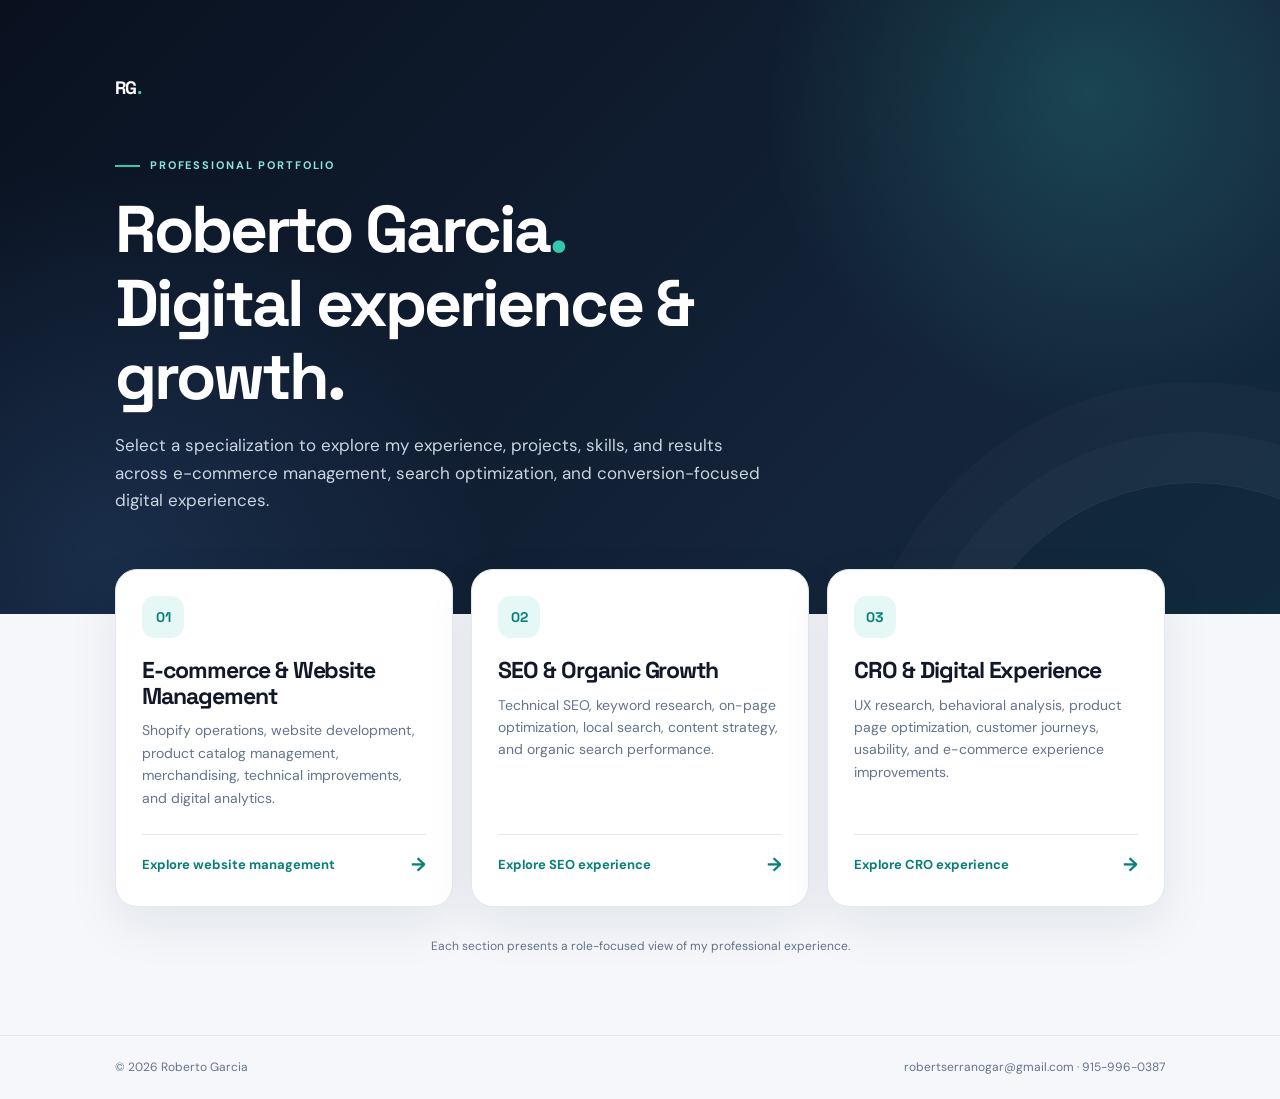
==== commit 343548e4: "Update index.html" ====
--- a/index.html
+++ b/index.html
@@ -1,723 +1,101 @@
 <!DOCTYPE html>
 <html lang="en">
-    <head>
-        <title>Robert Garcia | Website Manager & SEO Specialist</title>
-        <meta charset="UTF-8">
-        <meta name="viewport" content="width=device-width, initial-scale=1.0">
-        <meta http-equiv="X-UA-Compatible" content="ie=edge">
-        <meta name="description" content="Portfolio of Robert Garcia, a digital marketing 
-        specialist with 4+ years of experience in SEO, Shopify website management, 
-        and UI/UX design. See projects and measurable results.">
-        <link rel="icon" href="img/robert-garcia-favicon.png" type="image/png">
-        <link rel="stylesheet" href="index.css">
-        <script src="index.js"></script>
-        <!-- Hotjar Tracking Code for Site 5253677 (name missing) -->
-        <script>
-            (function(h,o,t,j,a,r){
-                h.hj=h.hj||function(){(h.hj.q=h.hj.q||[]).push(arguments)};
-                h._hjSettings={hjid:5253677,hjsv:6};
-                a=o.getElementsByTagName('head')[0];
-                r=o.createElement('script');r.async=1;
-                r.src=t+h._hjSettings.hjid+j+h._hjSettings.hjsv;
-                a.appendChild(r);
-            })(window,document,'https://static.hotjar.com/c/hotjar-','.js?sv=');
-        </script>
-    </head>
-    <body>
-        <!-- old nav -->
-        <!-- <nav>
-            <div class="desktop-nav-wrap">
-                <div class="logo-wrap">
-                    <a href="index.html"><p>Robert Garcia</p></a>
-                </div>
-                <ul class="main-desktop-nav">
-                    <li><a href="seo.html">SEO</a></li>
-                    <li><a href="shopify.html">Website Management</a></li>
-                    <li><a href="ui-ux.html">UI/UX</a></li>
-                </ul>
-                <ul>
-                    <a href="contact.html"><li class="contact-button">Contact Me</li></a>
-                </ul>
-            </div>
-            <div class="mobile-nav-wrap">
-                <div class="mobile-nav-top">
-                    <div class="mobile-logo-wrap">
-                        <a href="index.html"><p>Robert Garcia</p></a>
-                    </div>
-                    <div class="mobile-controls">
-                        <img class="menu" src="img/menu-icon.png" alt="Menu Icon">
-                        <img class="x" src="img/x-icon.png" alt="Close Icon">
-                    </div>
-                </div>
-                <div class="mobile-nav-bottom">
-                    <ul class="main-desktop-nav">
-                        <li><a href="seo.html">SEO</a></li>
-                        <li><a href="shopify.html">Website Management</a></li>
-                        <li><a href="ui-ux.html">UI/UX</a></li>
-                    </ul>
-                    <ul>
-                        <a href="contact.html"><li class="contact-button">Contact Me</li></a>
-                    </ul>
-                </div>
-            </div>
-        </nav> -->
-        <nav>
-            <div class="desktop-nav-wrap">
-                <div class="logo-wrap">
-                    <!-- <a href="index.html"><img src="img/logo.png" alt="logo"></a> -->
-                    <a href="index.html"><p>Robert Garcia</p></a>
-                </div>
-                <ul>
-                    <a href="robert-garcia-resume-2026.pdf" target="_blank"><li class="contact-button">Download Resume</li></a>
-                </ul>
-            </div>
-            
-        </nav>
-        <section class="hero-wrap">
-            <div class="hero-left">
-                <img src="img/new-profile-picture-2026.jpg" alt="Robert Garcia portrait">
-            </div>
-            <div class="hero-right">
-                <div class="ball-1">
-                    <!-- <img src="img/blue.png" alt="blue"> -->
-                    <div></div>
-                </div>
-                <div class="hero-card">
-                    <h1><span class="gradient">Robert Garcia</span> – Website Manager & SEO Specialist</h1>
-                    <p>
-                        Website Manager and SEO Specialist with 5+ years of 
-                        experience managing Shopify and ecommerce websites.
-                         Proven track record of growing organic traffic to 
-                         595K+ sessions, generating $374K+ in annual organic
-                          revenue, and improving website performance through
-                           technical SEO, CRO, front-end development, and 
-                           website management.
-                    </p>
-                </div>
-                <div class="ball-2">
-                    <!-- <img src="img/red.png" alt="red"> -->
-                    <div></div>
-                </div>
-            </div>
-        </section>
-         
-        <section class="projects-wrap" id="projects">
-            <div class="projects-title">
-                <h2>Selected Projects</h2>
-                <p>
-                    Results-driven projects showcasing 
-                    SEO growth, revenue impact, and 
-                    performance optimization across 
-                    Shopify stores and web platforms.
-                     Each project highlights measurable
-                      improvements in traffic, conversions, 
-                      and user experience.
-                </p>
-            </div>
-            <div class="project-grid">
-                
-                <div class="project-wrap">
-                    <div class="project-title">
-                        <h2>Starr Western Wear</h2>
-                        <p>Website Manager | SEO Specialist</p>
-                        <p class="date">July 2021 - Present</p>
-                    </div>
-                    <div class="highlights-wrap">
-                        <div class="highlight">
-                            <span>Organic Revenue</span>
-                            <strong>$374K+</strong>
-                        </div>
+<head>
+  <meta charset="UTF-8">
+  <meta name="viewport" content="width=device-width, initial-scale=1.0">
+  <meta name="description" content="Roberto Garcia's professional portfolio — explore e-commerce and website management, SEO, and CRO experience.">
+  <meta name="theme-color" content="#0b1220">
+  <title>Roberto Garcia | Portfolio</title>
+  <link rel="preconnect" href="https://fonts.googleapis.com">
+  <link rel="preconnect" href="https://fonts.gstatic.com" crossorigin>
+  <link href="https://fonts.googleapis.com/css2?family=DM+Sans:wght@400;500;600;700&family=Space+Grotesk:wght@400;500;600;700&display=swap" rel="stylesheet">
+  <style>
+    :root {
+      --bg: #f5f7fb;
+      --surface: #fff;
+      --ink: #111827;
+      --muted: #64748b;
+      --line: #e2e8f0;
+      --navy: #0b1220;
+      --teal: #35c6b0;
+      --teal-dark: #087f78;
+      --soft-teal: #e6f8f5;
+      --shadow: 0 18px 50px rgba(15,23,42,.08);
+    }
+    * { box-sizing: border-box; }
+    html { scroll-behavior: smooth; }
+    body { margin: 0; min-height: 100vh; background: var(--bg); color: var(--ink); font-family: "DM Sans", sans-serif; line-height: 1.6; display: flex; flex-direction: column; }
+    a { color: inherit; text-decoration: none; }
+    .hero { position: relative; overflow: hidden; color: white; background: radial-gradient(circle at 85% 15%, rgba(53,198,176,.22), transparent 27%), radial-gradient(circle at 8% 90%, rgba(64,111,177,.22), transparent 30%), linear-gradient(135deg,#09111f,#14243a 72%,#102b3b); padding: 76px 0 100px; }
+    .hero:after { content:""; position:absolute; width:470px; height:470px; border:1px solid rgba(255,255,255,.08); border-radius:50%; right:-150px; bottom:-340px; box-shadow:0 0 0 50px rgba(255,255,255,.025),0 0 0 100px rgba(255,255,255,.018); }
+    .container { width:min(1050px,calc(100% - 42px)); margin:0 auto; }
+    .brand { display:inline-block; color:#fff; font:700 18px "Space Grotesk",sans-serif; letter-spacing:-.04em; margin-bottom:58px; }
+    .brand span { color:var(--teal); }
+    .eyebrow { display:flex; align-items:center; gap:10px; color:#8ce5d8; font-size:11px; font-weight:700; letter-spacing:.17em; text-transform:uppercase; }
+    .eyebrow:before { content:""; width:25px; height:2px; background:var(--teal); }
+    h1,h2,h3 { font-family:"Space Grotesk",sans-serif; letter-spacing:-.045em; line-height:1.12; }
+    h1 { max-width:760px; font-size:clamp(42px,6vw,66px); margin:18px 0 18px; }
+    h1 span { color:var(--teal); }
+    .intro { max-width:650px; color:#cbd5e1; font-size:17px; margin:0; }
+    main { flex:1; padding:0 0 78px; }
+    .cards { display:grid; grid-template-columns:repeat(3,1fr); gap:18px; margin-top:-45px; position:relative; z-index:2; }
+    .card { min-height:275px; display:flex; flex-direction:column; background:var(--surface); border:1px solid var(--line); border-radius:22px; padding:26px; box-shadow:var(--shadow); transition:transform .2s ease,box-shadow .2s ease,border-color .2s ease; }
+    .card:hover { transform:translateY(-5px); box-shadow:0 24px 55px rgba(15,23,42,.12); border-color:#b8e9e1; }
+    .number { display:flex; align-items:center; justify-content:center; width:42px; height:42px; border-radius:13px; background:var(--soft-teal); color:var(--teal-dark); font:700 14px "Space Grotesk",sans-serif; }
+    .card h2 { font-size:23px; margin:20px 0 10px; }
+    .card p { color:var(--muted); font-size:14px; margin:0 0 25px; }
+    .card-link { display:flex; align-items:center; justify-content:space-between; gap:12px; margin-top:auto; padding-top:15px; border-top:1px solid var(--line); color:var(--teal-dark); font-size:13px; font-weight:700; }
+    .arrow { font-size:19px; transition:transform .2s ease; }
+    .card:hover .arrow { transform:translateX(4px); }
+    .note { margin:30px auto 0; text-align:center; color:var(--muted); font-size:12px; }
+    footer { padding:22px 0; border-top:1px solid var(--line); color:var(--muted); font-size:12px; }
+    .footer-inner { display:flex; justify-content:space-between; gap:18px; }
+    @media(max-width:800px) { .cards { grid-template-columns:1fr; max-width:570px; margin-left:auto; margin-right:auto; } .card { min-height:225px; } .hero { padding:52px 0 85px; } .brand { margin-bottom:45px; } }
+    @media(max-width:520px) { .container { width:calc(100% - 30px); } .intro { font-size:15px; } .card { padding:23px; } .footer-inner { flex-direction:column; } }
+  </style>
+</head>
+<body>
+  <header class="hero">
+    <div class="container">
+      <a class="brand" href="./index.html">RG<span>.</span></a>
+      <div class="eyebrow">Professional portfolio</div>
+      <h1>Roberto Garcia<span>.</span><br>Digital experience & growth.</h1>
+      <p class="intro">Select a specialization to explore my experience, projects, skills, and results across e-commerce management, search optimization, and conversion-focused digital experiences.</p>
+    </div>
+  </header>
 
-                        <div class="highlight">
-                            <span>Organic Traffic</span>
-                            <strong>595,656</strong>
-                        </div>
+  <main>
+    <div class="container">
+      <section class="cards" aria-label="Portfolio specializations">
+        <a class="card" href="./website-management.html">
+          <div class="number">01</div>
+          <h2>E-commerce & Website Management</h2>
+          <p>Shopify operations, website development, product catalog management, merchandising, technical improvements, and digital analytics.</p>
+          <div class="card-link"><span>Explore website management</span><span class="arrow">→</span></div>
+        </a>
+        <a class="card" href="./seo.html">
+          <div class="number">02</div>
+          <h2>SEO & Organic Growth</h2>
+          <p>Technical SEO, keyword research, on-page optimization, local search, content strategy, and organic search performance.</p>
+          <div class="card-link"><span>Explore SEO experience</span><span class="arrow">→</span></div>
+        </a>
+        <a class="card" href="./cro.html">
+          <div class="number">03</div>
+          <h2>CRO & Digital Experience</h2>
+          <p>UX research, behavioral analysis, product page optimization, customer journeys, usability, and e-commerce experience improvements.</p>
+          <div class="card-link"><span>Explore CRO experience</span><span class="arrow">→</span></div>
+        </a>
+      </section>
+      <p class="note">Each section presents a role-focused view of my professional experience.</p>
+    </div>
+  </main>
 
-                        <div class="highlight">
-                            <span>Products Managed</span>
-                            <strong>8,000+</strong>
-                        </div>
-
-                        <div class="highlight">
-                            <span>Conversion Rate</span>
-                            <strong>1.86%</strong>
-                        </div>
-                    </div>
-                    <div class="project-brief">
-                        
-                        <div class="project-right">
-                            <div class="project-top">
-                                <div class="arrow" id="prev-arrow"><img src="img/arrow-left.svg" alt="Previous project"></div>
-                                <div class="project-img">
-                                    <div class="slider">
-                                        <img src="img/sww/sww-9.webp" alt="Starr western wear homepage banner">
-                                        <img src="img/sww/sww-10.webp" alt="page insights score">
-                                        <img src="img/sww/sww-5.webp" alt="Starr western wear logo list">
-                                        <img src="img/sww/sww-4.webp" alt="Starr western wear categories list">
-                                        <img src="img/sww/sww-6.webp" alt="Starr western wear product page">
-                                        <img src="img/sww/sww-7.webp" alt="Starr western wear custom locations list">
-                                        <img src="img/sww/sww-8.webp" alt="Starr western wear footer">
-                                    </div>
-                                    
-                                </div>
-                                <div class="arrow" id="next-arrow"><img src="img/arrow-right.svg" alt="Next project"></div>
-                            </div>
-                            <div class="project-links">
-                                <div class="project-buttons">
-                                    <a target="_blank" href="https://starrwesternwear.com/" class="project-button-wrap">
-                                        
-                                        <div>Browse It Live</div>
-                                    </a>
-                                    
-                                </div>
-                            </div>
-                        </div>
-                        <div class="project-left">
-                            <div class="project-left-wrap">
-                                <div class="project-left-description">
-                                    <p>
-                                        Managed and optimized a high-volume Shopify store for Starr Western Wear, 
-                                        overseeing product operations, site performance, and user experience 
-                                        to support scalable e-commerce growth.
-                                    </p>
-                                    <ul>
-                                        <li>Managed and optimized <strong>8,000+ products</strong> within <strong>Shopify</strong>.</li>
-                                        <li>Developed and implemented <strong>keyword strategies</strong> to improve <strong>organic visibility</strong> and drive <strong>search traffic growth</strong>.</li>
-                                        <li>Scaled <strong>organic traffic</strong> to <strong>595,656 sessions in 2025</strong> through <strong>technical SEO</strong>, <strong>structured data improvements</strong>, and <strong>search-intent-aligned content</strong>.</li>
-                                        <li>Generated <strong>$374,077.62 in organic revenue in 2025</strong> through <strong>SEO</strong>, <strong>CRO</strong>, and <strong>product optimization strategies</strong>.</li>
-                                        <li>Maintained an <strong>average order value (AOV) of $140.97</strong> through <strong>product merchandising</strong>, <strong>cross-selling</strong>, and <strong>conversion optimization</strong> initiatives.</li>
-                                        <li>Maintained a <strong>1.86% ecommerce conversion rate</strong> through ongoing <strong>UX improvements</strong>, <strong>merchandising</strong>, <strong>CRO testing</strong>, and <strong>product page optimization</strong>.</li>
-                                        <li>Used <strong>SEMrush</strong>, <strong>Google Analytics 4</strong>, and <strong>Google Search Console</strong> to track performance and identify opportunities</li>
-                                        <!-- <li>Used <strong>Hotjar</strong> to analyze <strong>user behavior</strong> and identify opportunities for improving <strong>UX</strong> and <strong>conversion-focused design</strong> decisions.</li> -->
-                                        <!-- <li>Managed <strong>Klaviyo</strong> email marketing, creating <strong>signup forms</strong>, maintaining <strong>customer lists and audience segments</strong>, and supporting <strong>customer retention</strong> initiatives.</li> -->
-                                        <li><strong>Led and mentored a team of 2</strong>, ensuring smooth <strong>Shopify store operations</strong> and task execution.</li>
-                                        <!-- <li>Created and optimized <strong>UI visuals</strong> and <strong>product imagery</strong> using <strong>Photoshop</strong> and <strong>Photopea</strong> to improve storefront presentation and engagement.</li> -->
-                                        <li>Edited <strong>Shopify theme</strong> (<strong>HTML, CSS, JavaScript, Liquid</strong>) and implemented <strong>custom designs</strong>.</li>
-                                        <!-- <li>Led <strong>third-party integrations</strong> (<strong>TikTok Shop</strong>, apps) and <strong>technical domain updates</strong>.</li> -->
-                                        <li>Improved search visibility and GEO (generative engine optimization) performance by optimizing structured data, FAQ schema, and sitemap submissions to enhance indexing and SERP performance.</li>
-                                        <!-- <li>Conducted <strong>ADA accessibility updates</strong> and resolved <strong>product schema issues</strong> for <strong>SEO</strong>.</li> -->
-                                    </ul>
-                                </div>
-
-                            </div>
-                            
-                        </div>
-                    </div>
-                </div>
-
-
-                <div class="project-wrap">
-                    <div class="project-title">
-                        <h2>Tempco Clothing</h2>
-                        <p>Website Manager | SEO Specialist</p>
-                        <p class="date">July 2021 - Present</p>
-                        
-                    </div>
-                    <div class="highlights-wrap">
-                        <div class="highlight">
-                            <span>Organic Revenue</span>
-                            <strong>$27,724</strong>
-                        </div>
-
-                        <div class="highlight">
-                            <span>Organic Traffic</span>
-                            <strong>27,280</strong>
-                        </div>
-
-                        <div class="highlight">
-                            <span>Products Managed</span>
-                            <strong>150+</strong>
-                        </div>
-
-                        <div class="highlight">
-                            <span>Conversion Rate</span>
-                            <strong>1.90%</strong>
-                        </div>
-                    </div>
-                    <div class="project-brief">
-                        
-                        <div class="project-right">
-                            <div class="project-top">
-                                <div class="arrow" id="prev-arrow"><img src="img/arrow-left.svg" alt="Previous project"></div>
-                                <div class="project-img">
-                                    <div class="slider">
-                                        <img src="img/tempco/tempco-1.webp" alt="tempco homepage banner">
-                                        <img src="img/tempco/tempco-6.webp" alt="tempco page insights">
-                                        <img src="img/tempco/tempco-2.webp" alt="tempco homepage categories">
-                                        <img src="img/tempco/tempco-5.webp" alt="tempco blog page">
-                                        <img src="img/tempco/tempco-3.webp" alt="tempco product page">
-                                        <img src="img/tempco/tempco-4.webp" alt="tempco product reviews">
-                                    </div>
-                                    
-                                </div>
-                                <div class="arrow" id="next-arrow"><img src="img/arrow-right.svg" alt="Next project"></div>
-                            </div>
-                            <div class="project-links">
-                                <div class="project-buttons">
-                                    <a target="_blank" href="https://tempcoclothing.com/" class="project-button-wrap">
-                                        
-                                        <div>Browse It Live</div>
-                                    </a>
-                                    
-                                </div>
-                            </div>
-                        </div>
-                        <div class="project-left">
-                            <div class="project-left-wrap">
-                                <div class="project-left-description">
-                                    <p>
-                                        Led <strong>SEO optimizations</strong> and <strong>UX improvements</strong> for 
-                                        Tempco Clothing’s Shopify store, enhancing 
-                                        site structure, navigation, and product 
-                                        visibility to drive organic <strong>traffic and conversions.</strong>
-                                    </p>
-                                    <ul>
-                                        <!-- add sales, aov, traffic and conversion rate -->
-                                        <li>Generated <strong>$27,724.80 in online sales in 2025</strong> through SEO enhancements and product strategy optimization.</li>
-                                        <li>Drove <strong>27,280 users in 2025</strong> through technical SEO improvements.</li>
-                                        <li>Achieved a <strong>1.90% conversion rate</strong> by improving user experience, product discoverability, and on-site navigation.</li>
-                                        <li>Maintained an <strong>average order value (AOV) of $123.53</strong> through product merchandising and optimization strategies.</li>
-                                        <li>Used <strong>Hotjar</strong> to analyze <strong>user behavior</strong> and identify opportunities for improving <strong>UX</strong> and <strong>conversion-focused design</strong> decisions.</li>
-                                        <li>Managed <strong>Klaviyo</strong> email marketing, creating <strong>signup forms</strong>, maintaining <strong>customer lists and audience segments</strong>, and supporting <strong>customer retention</strong> initiatives.</li>
-                                        <li>Managed and optimized <strong>150 active SKUs</strong> with multiple color variants, applying SEO best practices to product listings and metadata.</li>
-                                        <li>Developed and implemented a keyword strategy to improve search rankings and increase organic visibility.</li>
-                                        <li>Improved site navigation by restructuring menu links and user pathways to create a more intuitive browsing experience.</li>
-                                    </ul>
-                                          
-                                </div>
-                            </div>
-                            
-                        </div>
-                    </div>
-                </div>
-
-
-                <div class="project-wrap">
-                    <div class="project-title">
-                        <h2>The Shoppes At Solana</h2>
-                        <p>Website Manager | SEO Specialist | Web Developer</p>
-                        <p class="date">July 2023 - Present</p>
-                    </div>
-                    <div class="highlights-wrap">
-                        <div class="highlight">
-                            <span>Organic Traffic</span>
-                            <strong>132,355</strong>
-                        </div>
-                        <div class="highlight">
-                            <span>SEO Management</span>
-                        </div>
-                        <div class="highlight">
-                            <span>ADA Improvements</span>
-                        </div>
-                        <div class="highlight">
-                            <span>Website Maintenance</span>
-                        </div>
-                    </div>
-                    <div class="project-brief">
-                        
-                        <div class="project-right">
-                            <div class="project-top">
-                                <div class="arrow" id="prev-arrow"><img src="img/arrow-left.svg" alt="Previous project"></div>
-                                <div class="project-img">
-                                    <div class="slider">
-                                        <img src="img/the-shoppes-at-solana/the-shoppes-at-solana-1.webp" alt="the shoppes at solana website">
-                                        <img src="img/the-shoppes-at-solana/the-shoppes-at-solana-2.webp" alt="the shoppes at solana categories">
-                                        <img src="img/the-shoppes-at-solana/the-shoppes-at-solana-3.webp" alt="the shoppes at solana events">
-                                        <img src="img/the-shoppes-at-solana/the-shoppes-at-solana-4.webp" alt="the shoppes at solana footer">
-                                        <img src="img/the-shoppes-at-solana/the-shoppes-at-solana-8.webp" alt="the shoppes at solana shopping section">
-                                        <img src="img/the-shoppes-at-solana/the-shoppes-at-solana-9.webp" alt="the shoppes at solana shopping section">
-                                    </div>
-                                    
-                                </div>
-                                <div class="arrow" id="next-arrow"><img src="img/arrow-right.svg" alt="Next project"></div>
-                            </div>
-                            <div class="project-links">
-                                <div class="project-buttons">
-                                    <a target="_blank" href="https://www.theshoppesatsolana.com/" class="project-button-wrap">
-                                        
-                                        <div>Browse It Live</div>
-                                    </a>
-                                    
-                                </div>
-                            </div>
-                        </div>
-                        <div class="project-left">
-                            <div class="project-left-wrap">
-                                <div class="project-left-description">
-                                    <p>
-                                        A dynamic website for <strong>The Shoppes 
-                                            at Solana</strong>, a shopping center 
-                                            featuring retail stores, restaurants,
-                                             and community events. Designed to 
-                                             provide visitors with easy access 
-                                             to tenant information, event schedules, 
-                                             and shopping destinations through an 
-                                             engaging and user-friendly digital experience.
-                                    </p>
-                                    <ul>
-                                        <li>Generated <strong>132,355 users</strong> between July 2023 and April 2025 through SEO initiatives, content optimization, and technical website improvements.</li>
-                                        <li>Implemented theme enhancements using <strong>HTML, CSS, JavaScript, and Liquid</strong> to support SEO, usability, and site performance improvements.</li>
-                                        <li>Managed website content, event listings, and tenant directory information to maintain an accurate and engaging user experience.</li>
-                                        <li>Provided ongoing recommendations for <strong>SEO, ADA accessibility compliance, UX improvements, and design enhancements</strong> in collaboration with the site's current management team.</li>
-                                    </ul>
-                                </div>
-                            </div>
-                            
-                        </div>
-                    </div>
-                </div>
-
-
-                <div class="project-wrap">
-                    <div class="project-title">
-                        <h2>Union Fashion</h2>
-                        <p>Front-End Developer | Web Designer | SEO Specialist</p>
-                        <p class="date">December 2024 - Present</p>
-                    </div>
-                    <div class="highlights-wrap">
-                        <div class="highlight">
-                            <span>Organic Traffic</span>
-                            <strong>16,448</strong>
-                        </div>
-                        <div class="highlight">
-                            <span>Local SEO</span>
-                        </div>
-                        <div class="highlight">
-                            <span>Custom Development</span>
-                        </div>
-                    </div>
-                    <div class="project-brief">
-                        
-                        <div class="project-right">
-                            <div class="project-top">
-                                <div class="arrow" id="prev-arrow"><img src="img/arrow-left.svg" alt="Previous project"></div>
-                                <div class="project-img">
-                                    <div class="slider">
-                                    
-                                        <img src="img/union/union-fash-1.webp" alt="union fashion landing page 1">
-                                        <img src="img/union/union-fash-2.webp" alt="union fashion landing page 2">
-                                        <img src="img/union/union-fash-3.webp" alt="union fashion landing page 3">
-                                        <img src="img/union/union-fash-4.webp" alt="union fashion landing page 4">
-                                        <img src="img/union/union-fash-5.webp" alt="union fashion landing page 5">
-                                        <img src="img/union/union-fash-6.webp" alt="union fashion landing page 6">
-                                        <img src="img/union/union-fash-7.webp" alt="union fashion landing page 7">
-                                        <img src="img/union/union-fash-8.webp" alt="union fashion landing page 8">
-                                    </div>
-                                    
-                                </div>
-                                <div class="arrow" id="next-arrow"><img src="img/arrow-right.svg" alt="Next project"></div>
-                            </div>
-                            <div class="project-links">
-                               
-                                <div class="project-buttons">
-                                    <a target="_blank" href="https://www.figma.com/proto/Rn6gjT9ud9d6goE08awlv8/Union-Fashion?node-id=1-2&amp;t=2shPY1wtWo0Nkj4w-0&amp;scaling=min-zoom&amp;content-scaling=fixed&amp;page-id=0%3A1&amp;hide-ui=1" class="project-button-wrap">
-                                        <!-- <img src="img/phone.png" alt="Phone-icon"> -->
-                                        <div>Browse It Live</div>
-                                    </a>
-                                </div>
-                            </div>
-                        </div>
-                        <div class="project-left">
-                            <div class="project-left-wrap">
-                               
-                                <div class="project-left-description">
-                                    <p>
-                                        A sophisticated landing page for <strong>Union Fashion</strong>, 
-                                        a luxury apparel and accessories brand. Designed and 
-                                        <strong>custom-coded</strong> to deliver an elegant product showcase 
-                                        featuring high-quality imagery, detailed descriptions, 
-                                        and an interactive store map guiding users to physical locations. 
-                                    </p>
-                                    <ul>
-                                        <li>Generated over <strong>16,448 organic sessions</strong> since December 2024 through localized SEO initiatives and search-focused content optimization.</li>
-                                        <li>Developed and implemented a <strong>local SEO strategy</strong> targeting location-based searches to improve visibility and drive qualified traffic.</li>
-                                        <li><strong>Custom-developed the entire landing page</strong> using HTML, CSS, and JavaScript to achieve precise design requirements and maintain complete control over the user experience.</li>
-                                        <li>Designed conversion-focused user journeys and strategically placed calls-to-action to encourage in-store visits and customer engagement.</li>
-                                    </ul>
-                                </div>
-
-                            </div>
-                            
-                        </div>
-                    </div>
-                </div>
-
-
-
-                <div class="project-wrap">
-                    <div class="project-title">
-                        <h2>Cash Tools</h2>
-                        <p>Founder | SEO Specialist | Web Developer</p>
-                        <p class="date">2025 - Present</p>
-                    </div>
-                    <div class="project-brief">
-                        
-                        <div class="project-right">
-                            <div class="project-top">
-                                <div class="arrow" id="prev-arrow"><img src="img/arrow-left.svg" alt="Previous project"></div>
-                                <div class="project-img">
-                                    <div class="slider">
-                                        <img src="img/cash-tools/cash-tools-1.webp" alt="Cash Tools landing page">
-                                        <img src="img/cash-tools/cash-tools-2.webp" alt="Cash Tools finance categories">
-                                        <img src="img/cash-tools/cash-tools-3.webp" alt="Cash Tools benefits">
-                                        <img src="img/cash-tools/cash-tools-4.webp" alt="Cash Tools reason to use tools">
-                                        <img src="img/cash-tools/cash-tools-5.webp" alt="Cash Tools faw section">
-                                        <img src="img/cash-tools/cash-tools-6.webp" alt="Cash Tools cd calculator page">
-
-                                    </div>
-                                    
-                                </div>
-                                <div class="arrow" id="next-arrow"><img src="img/arrow-right.svg" alt="Next project"></div>
-                            </div>
-                            <div class="project-links">
-                                <div class="project-buttons">
-                                    <a target="_blank" href="https://www.cashtools.org/" class="project-button-wrap">
-                                        
-                                        <div>Browse It Live</div>
-                                    </a>
-                                    
-                                </div>
-                            </div>
-                        </div>
-                        <div class="project-left">
-                            <div class="project-left-wrap">
-                                <div class="project-left-description">
-                                    <p>
-                                        A browser-based financial tools platform developed and <strong>managed end-to-end</strong> 
-                                        with a focus on <strong>scalability</strong>, <strong>performance</strong>, and 
-                                        <strong>long-term organic growth</strong>. 
-                                        Overseen website operations including <strong>content architecture</strong>, 
-                                        <strong>feature deployment</strong>, and <strong>technical optimization</strong> 
-                                        to ensure a secure, high-performing user experience.
-                                    </p>
-                                    <ul>
-                                        <li>Manage development and deployment of <strong>SEO-optimized financial calculators</strong> (CD calculator, savings tracker) targeting high-intent search traffic.</li>
-                                        <li>Oversee <strong>site architecture</strong>, <strong>internal linking strategy</strong>, and structured content to support scalable growth.</li>
-                                        <li>Implement <strong>performance optimization strategies</strong> to maintain strong <strong>Core Web Vitals</strong> and fast load times.</li>
-                                        <li>Maintain <strong>mobile-first responsiveness</strong>, <strong>accessibility standards</strong>, and overall <strong>technical site health</strong>.</li>
-                                        <li>Continuously iterate features and UX improvements based on <strong>performance data</strong> and growth objectives.</li>
-                                    </ul>
-                                </div>
-
-                            </div>
-                            
-                        </div>
-                    </div>
-                </div>
-
-
-                <div class="project-wrap">
-                    <div class="project-title">
-                        <h2>Belica Clothing</h2>
-                        <p>Founder | Ecommerce Manager | Brand Manager</p>
-                        <p class="date">July 2019 - October 2020</p>
-                    </div>
-                    <div class="project-brief">
-                        
-                        <div class="project-right">
-                            <div class="project-top">
-                                <div class="arrow" id="prev-arrow"><img src="img/arrow-left.svg" alt="Previous project"></div>
-                                <div class="project-img">
-                                    <div class="slider">
-                                        <img src="img/b-clothing/belica.webp" alt="the shoppes at solana website">
-                                        
-                                    </div>
-                                    
-                                </div>
-                                <div class="arrow" id="next-arrow"><img src="img/arrow-right.svg" alt="Next project"></div>
-                            </div>
-                            <!-- <div class="project-links">
-                                <div class="proto-title">
-                                    <p>Browse It Live</p>
-                                </div>
-                                <div class="project-buttons">
-                                    <a target="_blank" href="https://www.theshoppesatsolana.com/" class="project-button-wrap">
-                                        
-                                        <div>Click Here</div>
-                                    </a>
-                                    
-                                </div>
-                            </div> -->
-                        </div>
-                        <div class="project-left">
-                            <div class="project-left-wrap">
-                                <div class="project-left-description">
-                                    <p>
-                                         This was a personal e-commerce project 
-                                         focused on designing and selling custom 
-                                         graphic t-shirts and caps. I was 
-                                         responsible for managing the Shopify
-                                          store, creating product designs, and 
-                                          handling marketing and product sourcing
-                                           from concept through to launch.
-                                    </p>
-                                    <ul>
-                                        <li>Designed <strong>Shopify store layouts</strong> and improved <strong>product presentation</strong> using <strong>Photoshop</strong> for apparel and visual assets.</li>
-                                        <li>Created and managed <strong>Meta (Facebook & Instagram) advertising campaigns</strong> to drive <strong>brand awareness</strong> and product engagement.</li>
-                                        <li>Designed <strong>20+ custom apparel graphics</strong> and shirt concepts using <strong>Photoshop</strong> to support product development and branding.</li>
-                                        <li>Managed <strong>product sourcing</strong> from <strong>concept to launch</strong>.</li>
-                                        <li>Negotiated with <strong>suppliers and vendors</strong> to secure optimal <strong>product pricing, quality, and production terms</strong>.</li>
-                                        <li>Registered the brand's <strong>trademark with the USPTO</strong>, ensuring <strong>brand protection</strong> and long-term business credibility.</li>
-                                    </ul>
-                                </div>
-                            </div>
-                            
-                        </div>
-                    </div>
-                </div>
-
-
-            </div>
-        </section>
-
-
-        <section class="cv-skills-wrap">
-            <div class="cv-skills-wrap-title">
-                <h2>Skills</h2>
-                
-            </div>
-            <div class="cv-description-wrap">
-                <div class="experience">
-                    <div class="experience-title">
-                        
-                    </div>
-                    <div class="experience-wrap">
-                        <div class="experience-block">
-                            <h3>Web Development</h3>
-                            <ul>
-                                <li>HTML5</li>
-                                <li>CSS3</li>
-                                <li>JavaScript</li>
-                                <li>Shopify Liquid</li>
-                                <li>Shopify Theme Development</li>
-                                <li>Shopify CMS Management</li>
-                                <li>SQL (Basic)</li>
-                            </ul>
-                        </div>
-
-                        <div class="experience-block">
-                            <h3>SEO & Analytics</h3>
-                            <ul>
-                                <li>Technical SEO</li>
-                                <li>On-Page SEO</li>
-                                <li>Keyword Research</li>
-                                <li>Schema Markup (Structured Data)</li>
-                                <li>Google Analytics 4 (GA4)</li>
-                                <li>Google Search Console</li>
-                                <li>Google Merchant Center</li>
-                                <li>SEMrush</li>
-                                <li>Hotjar</li>
-                                <li>Core Web Vitals</li>
-                                <li>Website Performance Optimization</li>
-                                <li>ADA Accessibility</li>
-                                <li>Ecommerce Merchandising</li>
-                            </ul>
-                        </div>
-
-                        <div class="experience-block">
-                            <h3>Design & Marketing</h3>
-                            <ul>
-                                <li>Figma (UI/UX & Prototyping)</li>
-                                <li>Photoshop</li>
-                                <li>Photopea</li>
-                                <li>Klaviyo Email Marketing</li>
-                                <li>Meta Ads (Facebook & Instagram)</li>
-                                <li>Google Workspace</li>
-                            </ul>
-                        </div>
-                    </div>
-                </div>
-
-                <div class="experience">
-                    <div class="experience-title">
-                        <h2>Education</h2>
-                    </div>
-                    <div class="experience-wrap">
-                        <div class="experience-block">
-                            <h3>Bachelor’s Degree in Marketing</h3>
-                            <p>Universidad Autónoma de Nuevo León (UANL), Mexico</p>
-                            <p>July 2015 – December 2019</p>
-                        </div>
-                    </div>
-                </div>
-
-                <div class="experience">
-                    <div class="experience-title">
-                        <h2>Certificates &amp; Courses</h2>
-                    </div>
-                    <div class="experience-wrap">
-                        <div class="experience-block">
-                            <h3>Microsoft Excel Course</h3>
-                            <p>Intermediate Certificate</p>
-                        </div>
-                        <div class="experience-block">
-                            <h3>User Experience (UX) Course</h3>
-                            <p>Accenture</p>
-                        </div>
-                    </div>
-                </div>
-
-                <div class="experience">
-                    <div class="experience-title">
-                        <h2>Languages</h2>
-                    </div>
-                    <div class="experience-wrap">
-                        <div class="experience-block">
-                            <h3>English (Fluent)</h3>
-                            <h3>Spanish (Native)</h3>
-                        </div>
-                    </div>
-                </div>
-            </div>
-            <div class="cv-button">
-                <a href="robert-garcia-resume-2026.pdf" target="_blank">Download My Resume</a>
-            </div>
-        </section>
-
-        <!-- <section class="contact-wrap">
-            <div class="contact-top">
-                <h2>Contact</h2>
-                <p>If you’re interested in discussing opportunities or
-                     learning more about my background and experience, I’d 
-                     welcome the opportunity to connect.</p>
-            </div>
-            <div class="contact-card">
-                <div class="contact-block">
-                    <div class="icon-wrap">
-                        <img src="img/phone-icon.svg" alt="">
-                    </div>
-                    <div class="contact-text-block">
-                        <p><span class="semibold">Phone</span><a href="tel:+19159960387">(915) 996-0387</a></p>
-                    </div>
-                </div>
-                <div class="contact-block">
-                    <div class="icon-wrap">
-                        <img src="img/mail-icon.svg" alt="">
-                    </div>
-                    <div class="contact-text-block">
-                        <p><span class="semibold">Email: </span><a href="mailto:robertserranogar@gmail.com">robertserranogar@gmail.com</a></p>
-                    </div>
-                </div>
-            </div>
-        </section> -->
-
-        <footer>
-            <div class="footer-wrap">
-                <div class="footer-element">
-                    <a href="tel:+19159960387">
-                        <img src="img/phone-icon.png" alt="phone icon">
-                        <p>(915) 996-0387</p>
-                    </a>
-                </div>
-                <div class="footer-element">
-                    <a href="mailto:robertserranogar@gmail.com">
-                        <img src="img/mail-icon.png" alt="mail icon">
-                        <p>robertserranogar@gmail.com</p>
-                    </a>
-                </div>
-             
-            </div>
-        </footer>
-        
-    </body>
-</html> 
+  <footer>
+    <div class="container footer-inner">
+      <span>© <span id="year"></span> Roberto Garcia</span>
+      <span><a href="mailto:robertserranogar@gmail.com">robertserranogar@gmail.com</a> · 915-996-0387</span>
+    </div>
+  </footer>
+  <script>document.getElementById("year").textContent = new Date().getFullYear();</script>
+</body>
+</html>
